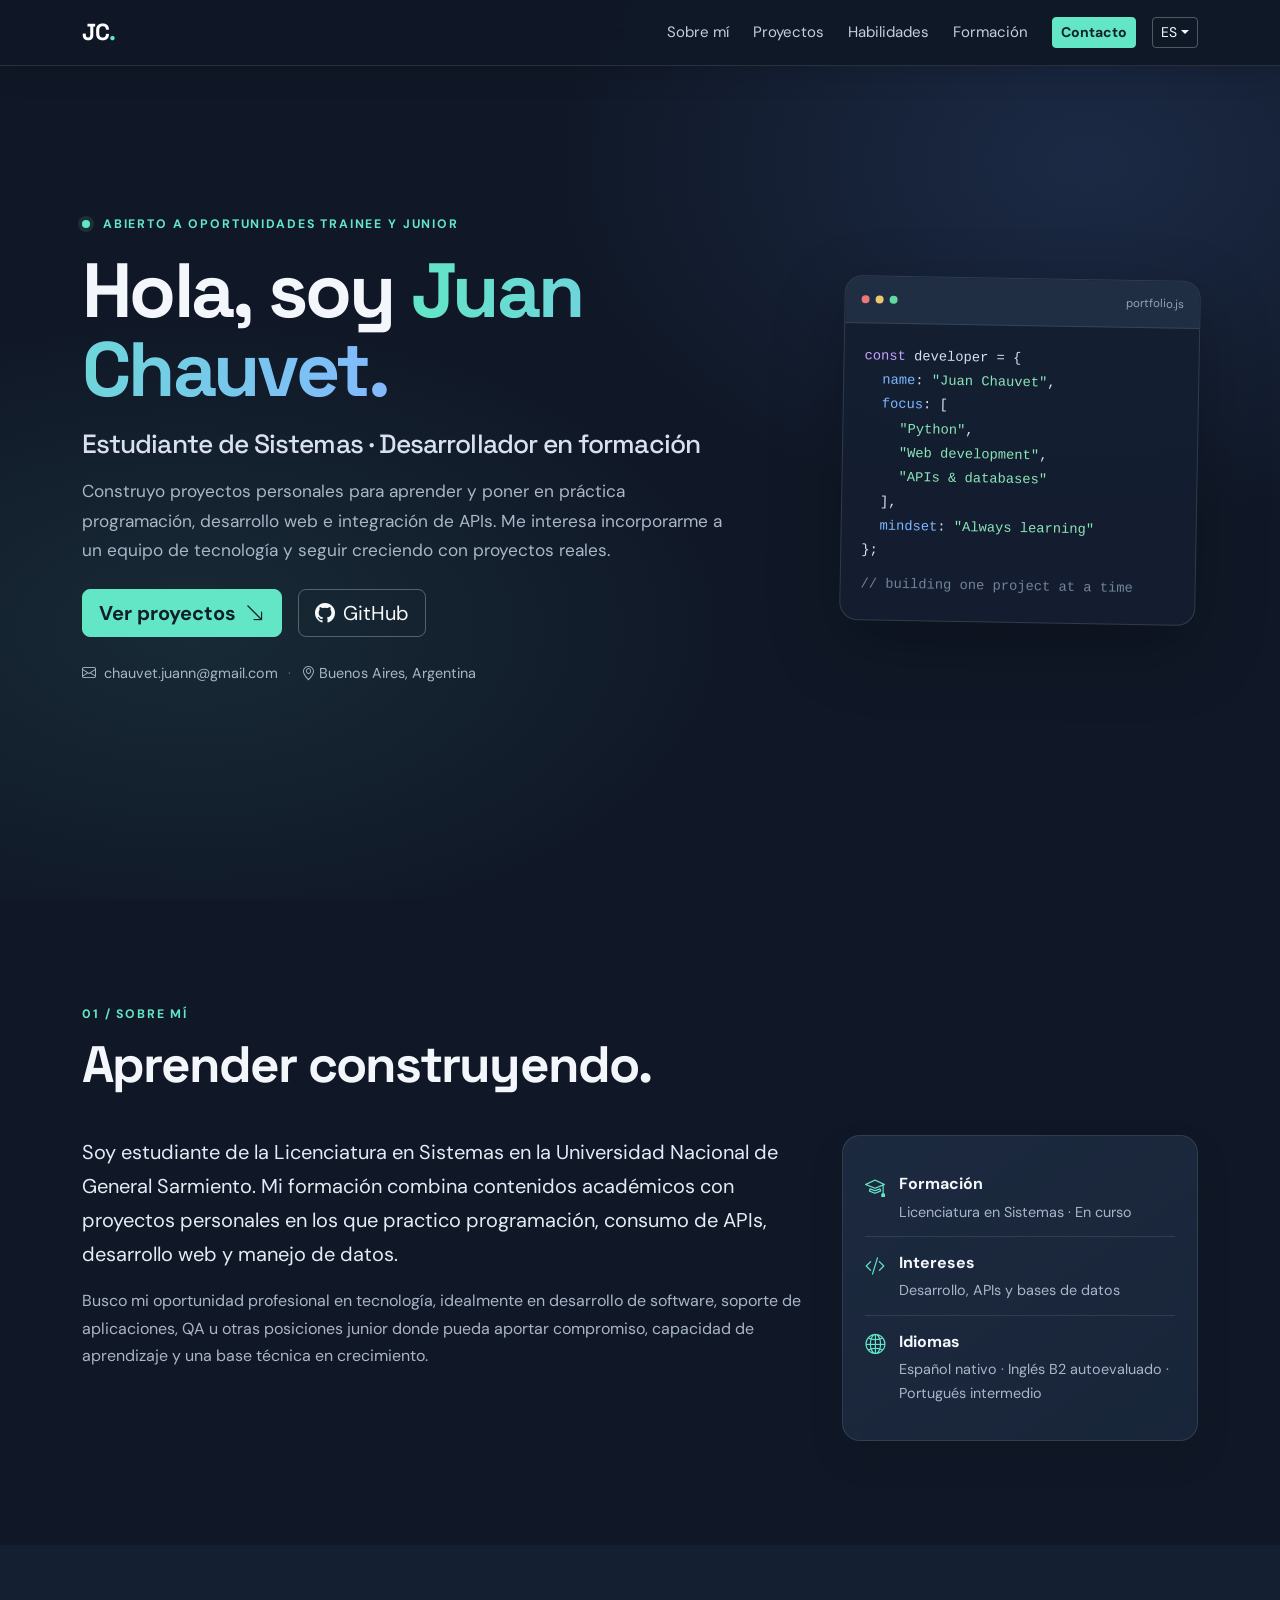
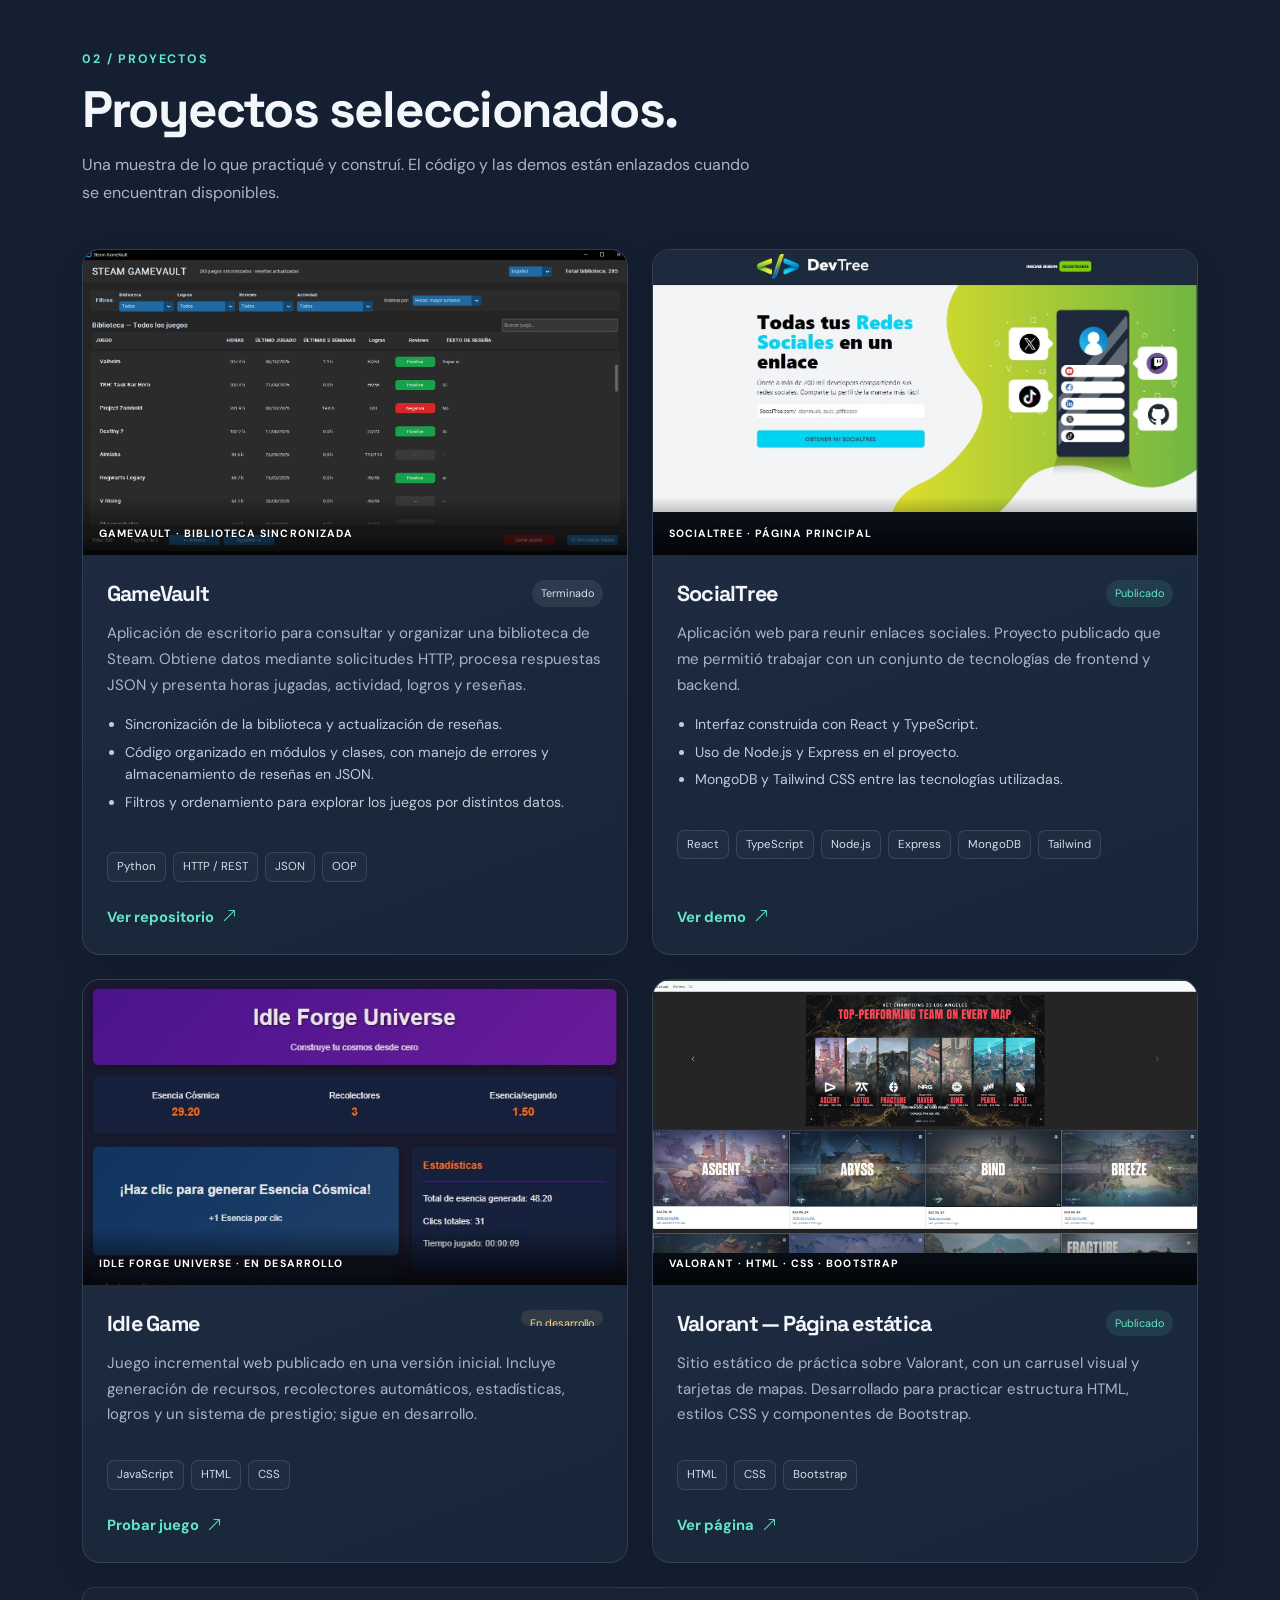
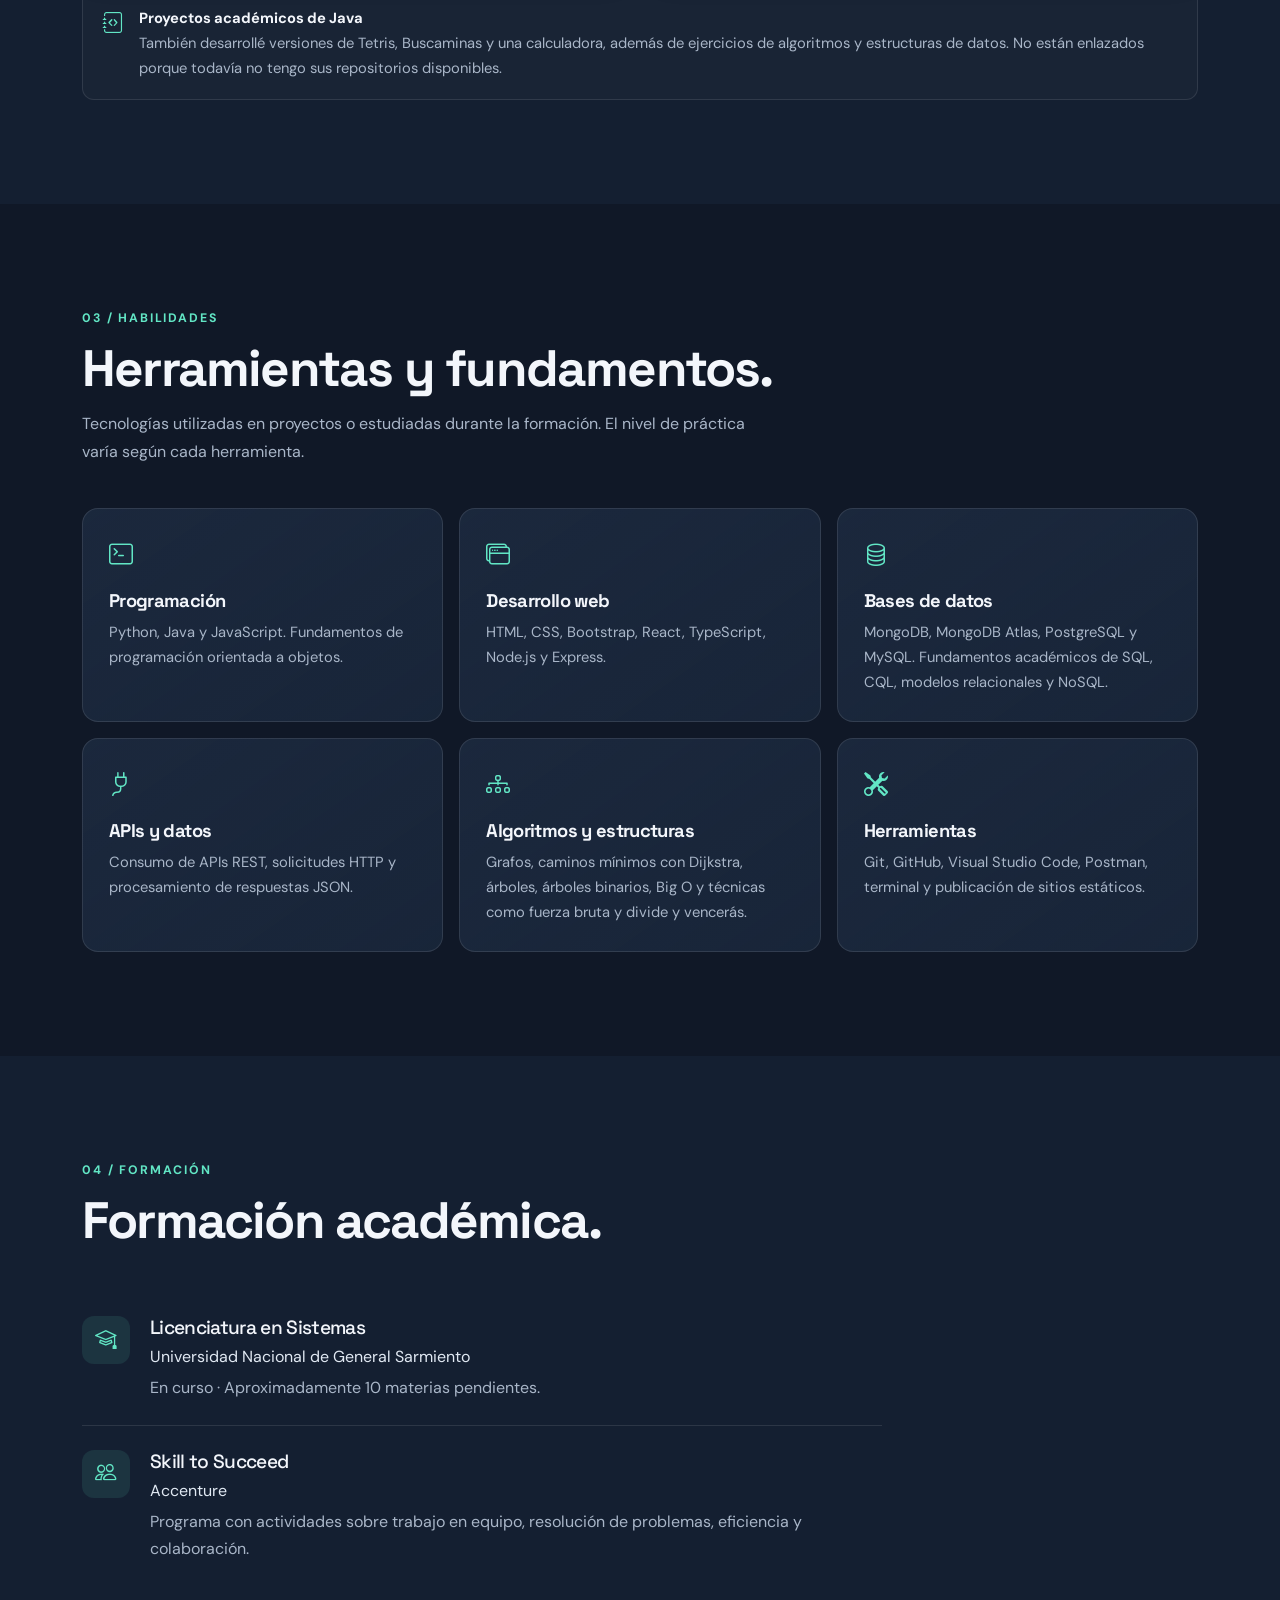
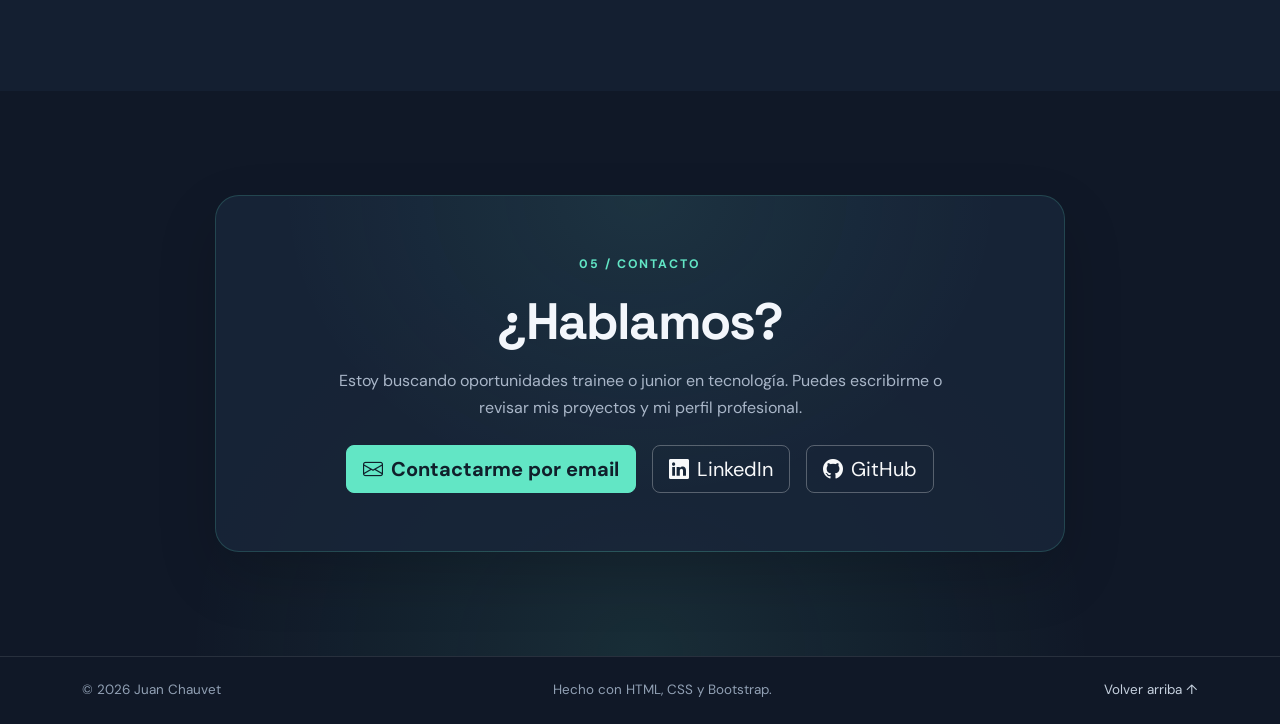
==== index.html @ 895f38ea "subo proyecto" ====
<!doctype html>
<html lang="es">
<head>
  <meta charset="utf-8">
  <meta name="viewport" content="width=device-width, initial-scale=1">
  <meta name="description" content="Portfolio de Juan Chauvet, estudiante de Sistemas con proyectos de desarrollo web, Python y bases de datos.">
  <meta name="theme-color" content="#101827">
  <title>Juan Chauvet | Portfolio de desarrollo</title>

  <!-- Bootstrap 5 -->
  <link href="https://cdn.jsdelivr.net/npm/bootstrap@5.3.3/dist/css/bootstrap.min.css" rel="stylesheet">
  <!-- Bootstrap Icons -->
  <link href="https://cdn.jsdelivr.net/npm/bootstrap-icons@1.11.3/font/bootstrap-icons.min.css" rel="stylesheet">
  <link href="styles.css" rel="stylesheet">
</head>
<body>
  <nav class="navbar navbar-expand-lg navbar-dark fixed-top portfolio-nav">
    <div class="container">
      <a class="navbar-brand fw-bold" href="#inicio">JC<span class="brand-dot">.</span></a>
      <button class="navbar-toggler" type="button" data-bs-toggle="collapse" data-bs-target="#navMenu"
        aria-controls="navMenu" aria-expanded="false" aria-label="Abrir navegación">
        <span class="navbar-toggler-icon"></span>
      </button>
      <div class="collapse navbar-collapse" id="navMenu">
        <ul class="navbar-nav ms-auto align-items-lg-center gap-lg-2">
          <li class="nav-item"><a class="nav-link" href="#sobre-mi">Sobre mí</a></li>
          <li class="nav-item"><a class="nav-link" href="#proyectos">Proyectos</a></li>
          <li class="nav-item"><a class="nav-link" href="#habilidades">Habilidades</a></li>
          <li class="nav-item"><a class="nav-link" href="#formacion">Formación</a></li>
          <li class="nav-item ms-lg-2"><a class="btn btn-sm btn-accent" href="#contacto">Contacto</a></li>
          <li class="nav-item dropdown ms-lg-2">
            <button class="btn btn-sm btn-outline-light dropdown-toggle" data-bs-toggle="dropdown" aria-expanded="false" aria-label="Cambiar idioma">ES</button>
            <ul class="dropdown-menu dropdown-menu-end language-menu">
              <li><a class="dropdown-item" href="index.html" lang="es">🇦🇷 Español</a></li>
              <li><a class="dropdown-item" href="index-en.html" lang="en">🇬🇧 English</a></li>
              <li><a class="dropdown-item" href="index-pt.html" lang="pt-BR">🇧🇷 Português</a></li>
            </ul>
          </li>
        </ul>
      </div>
    </div>
  </nav>

  <main>
    <header id="inicio" class="hero-section">
      <div class="container">
        <div class="row align-items-center min-vh-100 py-5">
          <div class="col-lg-8">
            <p class="eyebrow"><span class="status-dot"></span> Abierto a oportunidades trainee y junior</p>
            <h1>Hola, soy <span class="text-gradient">Juan Chauvet.</span></h1>
            <h2 class="hero-subtitle">Estudiante de Sistemas · Desarrollador en formación</h2>
            <p class="hero-copy">
              Construyo proyectos personales para aprender y poner en práctica programación,
              desarrollo web e integración de APIs. Me interesa incorporarme a un equipo de tecnología
              y seguir creciendo con proyectos reales.
            </p>
            <div class="d-flex flex-wrap gap-3 mt-4">
              <a class="btn btn-accent btn-lg" href="#proyectos">Ver proyectos <i class="bi bi-arrow-down-right ms-1"></i></a>
              <a class="btn btn-outline-light btn-lg" href="https://github.com/Juano-C" target="_blank" rel="noopener noreferrer">
                <i class="bi bi-github me-2"></i>GitHub
              </a>
            </div>
            <div class="hero-links mt-4">
              <a href="mailto:chauvet.juann@gmail.com"><i class="bi bi-envelope me-2"></i>chauvet.juann@gmail.com</a>
              <span class="separator">·</span>
              <span><i class="bi bi-geo-alt me-1"></i>Buenos Aires, Argentina</span>
            </div>
          </div>
          <div class="col-lg-4 d-none d-lg-block">
            <div class="hero-card">
              <div class="terminal-top"><span></span><span></span><span></span><small>portfolio.js</small></div>
              <div class="terminal-code">
                <p><span class="code-purple">const</span> developer = {</p>
                <p class="indent"><span class="code-blue">name</span>: <span class="code-green">"Juan Chauvet"</span>,</p>
                <p class="indent"><span class="code-blue">focus</span>: [</p>
                <p class="indent2"><span class="code-green">"Python"</span>,</p>
                <p class="indent2"><span class="code-green">"Web development"</span>,</p>
                <p class="indent2"><span class="code-green">"APIs & databases"</span></p>
                <p class="indent">],</p>
                <p class="indent"><span class="code-blue">mindset</span>: <span class="code-green">"Always learning"</span></p>
                <p>};</p>
                <p class="code-muted">// building one project at a time</p>
              </div>
            </div>
          </div>
        </div>
      </div>
    </header>

    <section id="sobre-mi" class="section-padding">
      <div class="container">
        <div class="section-heading">
          <p class="eyebrow">01 / Sobre mí</p>
          <h2>Aprender construyendo.</h2>
        </div>
        <div class="row g-4">
          <div class="col-lg-8">
            <p class="lead-copy">
              Soy estudiante de la Licenciatura en Sistemas en la Universidad Nacional de General Sarmiento.
              Mi formación combina contenidos académicos con proyectos personales en los que practico
              programación, consumo de APIs, desarrollo web y manejo de datos.
            </p>
            <p class="body-copy">
              Busco mi oportunidad profesional en tecnología, idealmente en desarrollo de software, soporte
              de aplicaciones, QA u otras posiciones junior donde pueda aportar compromiso, capacidad de
              aprendizaje y una base técnica en crecimiento.
            </p>
          </div>
          <div class="col-lg-4">
            <div class="info-panel">
              <div class="info-row"><i class="bi bi-mortarboard"></i><div><strong>Formación</strong><span>Licenciatura en Sistemas · En curso</span></div></div>
              <div class="info-row"><i class="bi bi-code-slash"></i><div><strong>Intereses</strong><span>Desarrollo, APIs y bases de datos</span></div></div>
              <div class="info-row"><i class="bi bi-globe2"></i><div><strong>Idiomas</strong><span>Español nativo · Inglés B2 autoevaluado · Portugués intermedio</span></div></div>
            </div>
          </div>
        </div>
      </div>
    </section>

    <section id="proyectos" class="section-padding section-alt">
      <div class="container">
        <div class="section-heading">
          <p class="eyebrow">02 / Proyectos</p>
          <h2>Proyectos seleccionados.</h2>
          <p class="section-intro">Una muestra de lo que practiqué y construí. El código y las demos están enlazados cuando se encuentran disponibles.</p>
        </div>
        <div class="row g-4">
          <div class="col-lg-6">
            <article class="project-card h-100">
              <div class="project-visual project-screenshot"><button class="screenshot-trigger" type="button" data-image="images/gamevault-library.jpg" data-alt="Captura de GameVault mostrando una biblioteca de Steam sincronizada con 285 juegos, horas jugadas, logros y reseñas" aria-label="Ampliar captura del proyecto: GAMEVAULT · BIBLIOTECA SINCRONIZADA"><img src="images/gamevault-library.jpg" alt="Captura de GameVault mostrando una biblioteca de Steam sincronizada con 285 juegos, horas jugadas, logros y reseñas" loading="lazy"><span class="zoom-hint"><i class="bi bi-zoom-in" aria-hidden="true"></i><span>Ampliar captura del proyecto</span></span></button><span class="screenshot-caption">GAMEVAULT · BIBLIOTECA SINCRONIZADA</span></div>
              <div class="project-content">
                <div class="d-flex justify-content-between align-items-start gap-2">
                  <h3>GameVault</h3><span class="project-status">Terminado</span>
                </div>
                <p>Aplicación de escritorio para consultar y organizar una biblioteca de Steam. Obtiene datos mediante solicitudes HTTP, procesa respuestas JSON y presenta horas jugadas, actividad, logros y reseñas.</p>
                <ul class="project-points">
                  <li>Sincronización de la biblioteca y actualización de reseñas.</li>
                  <li>Código organizado en módulos y clases, con manejo de errores y almacenamiento de reseñas en JSON.</li>
                  <li>Filtros y ordenamiento para explorar los juegos por distintos datos.</li>
                </ul>
                <div class="tech-list"><span>Python</span><span>HTTP / REST</span><span>JSON</span><span>OOP</span></div>
                <a class="project-link" href="https://github.com/Juano-C/GameVault" target="_blank" rel="noopener noreferrer">Ver repositorio <i class="bi bi-arrow-up-right"></i></a>
              </div>
            </article>
          </div>
          <div class="col-lg-6">
            <article class="project-card h-100">
              <div class="project-visual project-screenshot"><button class="screenshot-trigger" type="button" data-image="images/socialtree-home.jpg" data-alt="Página inicial de SocialTree, con enlaces a redes sociales y una presentación visual de la aplicación" aria-label="Ampliar captura del proyecto: SOCIALTREE · PÁGINA PRINCIPAL"><img src="images/socialtree-home.jpg" alt="Página inicial de SocialTree, con enlaces a redes sociales y una presentación visual de la aplicación" loading="lazy"><span class="zoom-hint"><i class="bi bi-zoom-in" aria-hidden="true"></i><span>Ampliar captura del proyecto</span></span></button><span class="screenshot-caption">SOCIALTREE · PÁGINA PRINCIPAL</span></div>
              <div class="project-content">
                <div class="d-flex justify-content-between align-items-start gap-2">
                  <h3>SocialTree</h3><span class="project-status live">Publicado</span>
                </div>
                <p>Aplicación web para reunir enlaces sociales. Proyecto publicado que me permitió trabajar con un conjunto de tecnologías de frontend y backend.</p>
                <ul class="project-points">
                  <li>Interfaz construida con React y TypeScript.</li>
                  <li>Uso de Node.js y Express en el proyecto.</li>
                  <li>MongoDB y Tailwind CSS entre las tecnologías utilizadas.</li>
                </ul>
                <div class="tech-list"><span>React</span><span>TypeScript</span><span>Node.js</span><span>Express</span><span>MongoDB</span><span>Tailwind</span></div>
                <a class="project-link" href="https://juano-socialtree.netlify.app/" target="_blank" rel="noopener noreferrer">Ver demo <i class="bi bi-arrow-up-right"></i></a>
              </div>
            </article>
          </div>
          <div class="col-lg-6">
            <article class="project-card h-100">
              <div class="project-visual project-screenshot"><button class="screenshot-trigger" type="button" data-image="images/idle-forge-universe.jpg" data-alt="Idle Forge Universe, juego incremental con esencia cósmica, recolectores, estadísticas, logros y sistema de prestigio" aria-label="Ampliar captura del proyecto: IDLE FORGE UNIVERSE · EN DESARROLLO"><img src="images/idle-forge-universe.jpg" alt="Idle Forge Universe, juego incremental con esencia cósmica, recolectores, estadísticas, logros y sistema de prestigio" loading="lazy"><span class="zoom-hint"><i class="bi bi-zoom-in" aria-hidden="true"></i><span>Ampliar captura del proyecto</span></span></button><span class="screenshot-caption">IDLE FORGE UNIVERSE · EN DESARROLLO</span></div>
              <div class="project-content">
                <div class="d-flex justify-content-between align-items-start gap-2">
                  <h3>Idle Game</h3><span class="project-status progress">En desarrollo</span>
                </div>
                <p>Juego incremental web publicado en una versión inicial. Incluye generación de recursos, recolectores automáticos, estadísticas, logros y un sistema de prestigio; sigue en desarrollo.</p>
                <div class="tech-list"><span>JavaScript</span><span>HTML</span><span>CSS</span></div>
                <a class="project-link" href="https://juano-c.github.io/idle-game/" target="_blank" rel="noopener noreferrer">Probar juego <i class="bi bi-arrow-up-right"></i></a>
              </div>
            </article>
          </div>
          <div class="col-lg-6">
            <article class="project-card h-100">
              <div class="project-visual project-screenshot"><button class="screenshot-trigger" type="button" data-image="images/valorant-site.jpg" data-alt="Página de Valorant con carrusel de agentes y tarjetas de mapas" aria-label="Ampliar captura del proyecto: VALORANT · HTML · CSS · BOOTSTRAP"><img src="images/valorant-site.jpg" alt="Página de Valorant con carrusel de agentes y tarjetas de mapas" loading="lazy"><span class="zoom-hint"><i class="bi bi-zoom-in" aria-hidden="true"></i><span>Ampliar captura del proyecto</span></span></button><span class="screenshot-caption">VALORANT · HTML · CSS · BOOTSTRAP</span></div>
              <div class="project-content">
                <div class="d-flex justify-content-between align-items-start gap-2">
                  <h3>Valorant — Página estática</h3><span class="project-status live">Publicado</span>
                </div>
                <p>Sitio estático de práctica sobre Valorant, con un carrusel visual y tarjetas de mapas. Desarrollado para practicar estructura HTML, estilos CSS y componentes de Bootstrap.</p>
                <div class="tech-list"><span>HTML</span><span>CSS</span><span>Bootstrap</span></div>
                <a class="project-link" href="https://juano-c.github.io/valorant/" target="_blank" rel="noopener noreferrer">Ver página <i class="bi bi-arrow-up-right"></i></a>
              </div>
            </article>
          </div>
        </div>
        <div class="academic-note mt-4">
          <i class="bi bi-journal-code"></i>
          <p><strong>Proyectos académicos de Java</strong><br>También desarrollé versiones de Tetris, Buscaminas y una calculadora, además de ejercicios de algoritmos y estructuras de datos. No están enlazados porque todavía no tengo sus repositorios disponibles.</p>
        </div>
      </div>
    </section>

    <section id="habilidades" class="section-padding">
      <div class="container">
        <div class="section-heading">
          <p class="eyebrow">03 / Habilidades</p>
          <h2>Herramientas y fundamentos.</h2>
          <p class="section-intro">Tecnologías utilizadas en proyectos o estudiadas durante la formación. El nivel de práctica varía según cada herramienta.</p>
        </div>
        <div class="row g-3">
          <div class="col-md-6 col-lg-4"><div class="skill-card"><i class="bi bi-terminal"></i><h3>Programación</h3><p>Python, Java y JavaScript. Fundamentos de programación orientada a objetos.</p></div></div>
          <div class="col-md-6 col-lg-4"><div class="skill-card"><i class="bi bi-window-stack"></i><h3>Desarrollo web</h3><p>HTML, CSS, Bootstrap, React, TypeScript, Node.js y Express.</p></div></div>
          <div class="col-md-6 col-lg-4"><div class="skill-card"><i class="bi bi-database"></i><h3>Bases de datos</h3><p>MongoDB, MongoDB Atlas, PostgreSQL y MySQL. Fundamentos académicos de SQL, CQL, modelos relacionales y NoSQL.</p></div></div>
          <div class="col-md-6 col-lg-4"><div class="skill-card"><i class="bi bi-plug"></i><h3>APIs y datos</h3><p>Consumo de APIs REST, solicitudes HTTP y procesamiento de respuestas JSON.</p></div></div>
          <div class="col-md-6 col-lg-4"><div class="skill-card"><i class="bi bi-diagram-3"></i><h3>Algoritmos y estructuras</h3><p>Grafos, caminos mínimos con Dijkstra, árboles, árboles binarios, Big O y técnicas como fuerza bruta y divide y vencerás.</p></div></div>
          <div class="col-md-6 col-lg-4"><div class="skill-card"><i class="bi bi-tools"></i><h3>Herramientas</h3><p>Git, GitHub, Visual Studio Code, Postman, terminal y publicación de sitios estáticos.</p></div></div>
        </div>
      </div>
    </section>

    <section id="formacion" class="section-padding section-alt">
      <div class="container">
        <div class="section-heading">
          <p class="eyebrow">04 / Formación</p>
          <h2>Formación académica.</h2>
        </div>
        <div class="education-card">
          <div class="education-icon"><i class="bi bi-mortarboard"></i></div>
          <div>
            <h3>Licenciatura en Sistemas</h3>
            <p class="education-place">Universidad Nacional de General Sarmiento</p>
            <p>En curso · Aproximadamente 10 materias pendientes.</p>
          </div>
        </div>
        <div class="education-card">
          <div class="education-icon"><i class="bi bi-people"></i></div>
          <div>
            <h3>Skill to Succeed</h3>
            <p class="education-place">Accenture</p>
            <p>Programa con actividades sobre trabajo en equipo, resolución de problemas, eficiencia y colaboración.</p>
          </div>
        </div>
      </div>
    </section>

    <section id="contacto" class="section-padding contact-section">
      <div class="container">
        <div class="contact-box">
          <p class="eyebrow">05 / Contacto</p>
          <h2>¿Hablamos?</h2>
          <p>Estoy buscando oportunidades trainee o junior en tecnología. Puedes escribirme o revisar mis proyectos y mi perfil profesional.</p>
          <div class="d-flex flex-wrap justify-content-center gap-3 mt-4">
            <a class="btn btn-accent btn-lg" href="mailto:chauvet.juann@gmail.com"><i class="bi bi-envelope me-2"></i>Contactarme por email</a>
            <a class="btn btn-outline-light btn-lg" href="https://www.linkedin.com/in/chauvet-juann" target="_blank" rel="noopener noreferrer"><i class="bi bi-linkedin me-2"></i>LinkedIn</a>
            <a class="btn btn-outline-light btn-lg" href="https://github.com/Juano-C" target="_blank" rel="noopener noreferrer"><i class="bi bi-github me-2"></i>GitHub</a>
          </div>
        </div>
      </div>
    </section>
  </main>

  <footer class="site-footer">
    <div class="container d-flex flex-column flex-md-row justify-content-between align-items-center gap-2">
      <span>© <span id="year">2026</span> Juan Chauvet</span>
      <span>Hecho con HTML, CSS y Bootstrap.</span>
      <a href="#inicio">Volver arriba ↑</a>
    </div>
  </footer>

  <div class="image-lightbox" id="imageLightbox" role="dialog" aria-modal="true" aria-label="Cerrar imagen ampliada" aria-hidden="true">
    <button class="lightbox-close" type="button" aria-label="Cerrar imagen ampliada"><i class="bi bi-x-lg" aria-hidden="true"></i></button>
    <p class="lightbox-hint">Usa Escape para cerrar</p>
    <img class="lightbox-image" src="" alt="">
  </div>
  <script src="https://cdn.jsdelivr.net/npm/bootstrap@5.3.3/dist/js/bootstrap.bundle.min.js"></script>
  <script src="lightbox.js"></script>
</body>
</html>
---- styles.css ----
@import url('https://fonts.googleapis.com/css2?family=DM+Sans:wght@400;500;600;700&family=Space+Grotesk:wght@400;500;600;700&display=swap');

:root {
  --bg: #101827;
  --bg-soft: #141f31;
  --panel: #19263a;
  --panel-light: #202f46;
  --text: #f3f6fb;
  --muted: #a9b6c8;
  --accent: #62e6c5;
  --accent-2: #7ba8ff;
  --border: rgba(255,255,255,.1);
}
* { scroll-margin-top: 78px; }
html { scroll-behavior: smooth; }
body { margin: 0; background: var(--bg); color: var(--text); font-family: 'DM Sans', sans-serif; line-height: 1.7; -webkit-font-smoothing: antialiased; }
h1,h2,h3,.navbar-brand { font-family: 'Space Grotesk', sans-serif; letter-spacing: -.035em; }
a { text-decoration: none; }
.portfolio-nav { background: rgba(16,24,39,.92); backdrop-filter: blur(16px); border-bottom: 1px solid var(--border); box-shadow: 0 8px 28px rgba(0,0,0,.12); }
.navbar-brand { font-size: 1.45rem; }
.brand-dot { color: var(--accent); }
.nav-link { color: #c4cedc !important; font-size: .94rem; }
.nav-link:hover, .site-footer a:hover { color: var(--accent) !important; }
.btn-accent { background: var(--accent); color: #10202b; border: 1px solid var(--accent); font-weight: 700; }
.btn-accent:hover { background: #8cf0d7; border-color: #8cf0d7; color: #10202b; transform: translateY(-1px); }
.btn-outline-light { border-color: rgba(255,255,255,.28); }
.btn-outline-light:hover { color: var(--bg); }
.hero-section { background: radial-gradient(ellipse at 85% 18%, rgba(79,123,204,.18), transparent 35%), radial-gradient(ellipse at 15% 70%, rgba(98,230,197,.09), transparent 35%), var(--bg); }
.min-vh-100 { min-height: 100vh !important; }
.eyebrow { color: var(--accent); font-size: .77rem; font-weight: 700; letter-spacing: .15em; text-transform: uppercase; margin-bottom: 1rem; }
.status-dot { display: inline-block; height: 8px; width: 8px; border-radius: 50%; background: var(--accent); margin-right: 8px; box-shadow: 0 0 0 4px rgba(98,230,197,.12); }
h1 { font-size: clamp(2.8rem, 6vw, 5.3rem); line-height: 1.02; font-weight: 700; max-width: 900px; }
.text-gradient { background: linear-gradient(100deg, var(--accent), #83b8ff); -webkit-background-clip: text; background-clip: text; color: transparent; }
.hero-subtitle { color: #d8e1ed; font-size: clamp(1.15rem, 2.5vw, 1.65rem); font-weight: 500; margin-top: 1.35rem; }
.hero-copy { color: var(--muted); max-width: 650px; font-size: 1.08rem; margin-top: 1rem; }
.hero-links { display: flex; flex-wrap: wrap; gap: 10px; align-items: center; color: var(--muted); font-size: .9rem; }
.hero-links a { color: var(--muted); }
.hero-links a:hover { color: var(--accent); }
.separator { color: #586a80; }
.hero-card { border: 1px solid rgba(255,255,255,.13); background: rgba(20,31,49,.86); border-radius: 18px; overflow: hidden; box-shadow: 0 25px 70px rgba(0,0,0,.25); transform: rotate(1deg); }
.terminal-top { background: #202e43; padding: 13px 16px; display: flex; gap: 6px; align-items: center; border-bottom: 1px solid var(--border); }
.terminal-top span { width: 8px; height: 8px; border-radius: 50%; background: #ed7777; }
.terminal-top span:nth-child(2) { background: #edc66d; }
.terminal-top span:nth-child(3) { background: #62d9a5; }
.terminal-top small { color: #91a1b6; margin-left: auto; font-size: .72rem; }
.terminal-code { padding: 22px 20px; font: .86rem/1.55 Consolas, monospace; color: #d7e1f0; }
.terminal-code p { margin: 0 0 3px; }
.indent { padding-left: 18px; }.indent2 { padding-left: 36px; }
.code-purple { color: #c6a3ff; }.code-blue { color: #7db7ff; }.code-green { color: #8ce5b7; }.code-muted { color: #72839b; margin-top: 12px !important; }
.section-padding { padding: 104px 0; }
section { position: relative; }
section[id] { scroll-margin-top: 88px; }
.section-alt { background: var(--bg-soft); }
.section-heading { margin-bottom: 42px; }
.section-heading h2 { line-height: 1.12; }
.section-intro { line-height: 1.75; }
.section-heading .eyebrow { margin-bottom: .7rem; }
.section-heading h2, .contact-box h2 { font-size: clamp(2rem, 4vw, 3.2rem); font-weight: 700; margin-bottom: 0; }
.section-intro { max-width: 680px; color: var(--muted); margin-top: 13px; margin-bottom: 0; }
.lead-copy { color: #e5ebf4; font-size: 1.25rem; line-height: 1.7; }
.body-copy { color: var(--muted); }
.info-panel { background: linear-gradient(145deg, rgba(32,47,70,.76), rgba(25,38,58,.98)); border: 1px solid var(--border); border-radius: 18px; padding: 22px; box-shadow: 0 16px 36px rgba(0,0,0,.1); }
.info-row { display: flex; gap: 14px; padding: 12px 0; border-bottom: 1px solid var(--border); }
.info-row:last-child { border-bottom: 0; }
.info-row > i { color: var(--accent); font-size: 1.25rem; }
.info-row strong, .info-row span { display: block; }
.info-row span { color: var(--muted); font-size: .9rem; margin-top: 2px; }
.project-card { display: flex; flex-direction: column; border: 1px solid var(--border); background: linear-gradient(160deg, rgba(32,47,70,.92), rgba(25,38,58,.98)); border-radius: 18px; overflow: hidden; height: 100%; box-shadow: 0 12px 34px rgba(0,0,0,.12); transition: transform .22s ease, border-color .22s ease, box-shadow .22s ease; }
.project-card:hover { transform: translateY(-5px); border-color: rgba(98,230,197,.48); box-shadow: 0 20px 44px rgba(0,0,0,.22); }
.project-card:focus-within { border-color: rgba(98,230,197,.58); box-shadow: 0 0 0 3px rgba(98,230,197,.08); }
.project-visual { min-height: 150px; display: flex; align-items: center; justify-content: center; flex-direction: column; gap: 8px; position: relative; overflow: hidden; }
.project-visual.project-screenshot { min-height: 0; height: auto; aspect-ratio: 16 / 9; background: #0d1421; display: block; border-bottom: 1px solid rgba(255,255,255,.08); }
.project-visual.project-screenshot::before, .project-visual.project-screenshot::after { display: none; }
.project-visual.project-screenshot img { display: block; width: 100%; height: 100%; object-fit: cover; object-position: center; transition: transform .35s ease; }
.project-card:hover .project-visual.project-screenshot img { transform: scale(1.025); }
.project-visual.project-screenshot .screenshot-caption { position: absolute; left: 0; right: 0; bottom: 0; padding: 28px 16px 12px; color: #fff; font-size: .66rem; letter-spacing: .1em; font-weight: 700; background: linear-gradient(transparent, rgba(0,0,0,.78)); text-shadow: 0 1px 3px rgba(0,0,0,.8); }

.project-visual::before, .project-visual::after { content: ""; position: absolute; border: 1px solid rgba(255,255,255,.1); border-radius: 50%; width: 210px; height: 210px; }
.project-visual::after { width: 280px; height: 280px; }
.project-visual i { font-size: 2.4rem; position: relative; z-index: 1; }
.project-visual span { font-size: .7rem; letter-spacing: .13em; font-weight: 700; position: relative; z-index: 1; }
.visual-python { background: linear-gradient(135deg, #1e3d56, #27314f); color: #8ce5b7; }
.visual-web { background: linear-gradient(135deg, #164b52, #263e5e); color: #8cebd7; }
.visual-game { background: linear-gradient(135deg, #4b2e5d, #25345a); color: #d7b1ff; }
.visual-valorant { background: linear-gradient(135deg, #5c303e, #29324e); color: #ffb3c1; }
.project-content { display: flex; flex-direction: column; flex: 1; padding: 24px; }
.project-content > .project-link { align-self: flex-start; margin-top: auto; padding-top: 5px; }
.project-content h3 { line-height: 1.25; }
.project-content h3 { font-size: 1.35rem; font-weight: 700; margin: 0; }
.project-content p { color: var(--muted); font-size: .94rem; line-height: 1.72; margin: 14px 0; }
.project-points { line-height: 1.6; }
.project-status { background: rgba(255,255,255,.08); color: #d7e2ef; border-radius: 50px; padding: 4px 9px; font-size: .68rem; white-space: nowrap; }
.project-status.live { color: var(--accent); background: rgba(98,230,197,.1); }
.project-status.progress { color: #ffd68a; background: rgba(255,214,138,.1); }
.project-points { color: #c0ccda; padding-left: 1.1rem; font-size: .88rem; }
.project-points li { margin-bottom: 5px; }
.tech-list { display: flex; flex-wrap: wrap; gap: 7px; margin: 18px 0; }
.tech-list span { border: 1px solid rgba(255,255,255,.12); color: #d2deeb; background: rgba(255,255,255,.025); border-radius: 7px; padding: 4px 9px; font-size: .72rem; }
.project-link { color: var(--accent); font-weight: 700; font-size: .92rem; display: inline-flex; gap: 8px; align-items: center; }
.project-link:hover { color: #b3ffed; }
.academic-note { display: flex; gap: 15px; align-items: flex-start; padding: 18px 20px; border: 1px solid var(--border); border-radius: 12px; background: rgba(255,255,255,.025); }
.academic-note i { color: var(--accent); font-size: 1.3rem; }
.academic-note p { color: var(--muted); margin: 0; font-size: .92rem; }
.academic-note strong { color: var(--text); }
.skill-card { height: 100%; padding: 26px; border-radius: 16px; background: linear-gradient(145deg, rgba(32,47,70,.7), rgba(25,38,58,.96)); border: 1px solid var(--border); transition: transform .2s ease, border-color .2s ease; }
.skill-card:hover { transform: translateY(-3px); border-color: rgba(98,230,197,.3); }
.skill-card > i { color: var(--accent); font-size: 1.5rem; }
.skill-card h3 { font-size: 1.15rem; font-weight: 700; margin: 14px 0 8px; }
.skill-card p { color: var(--muted); font-size: .92rem; margin: 0; }
.education-card { display: flex; gap: 20px; align-items: flex-start; max-width: 800px; padding: 24px 0; border-bottom: 1px solid var(--border); }
.education-card:last-child { border-bottom: 0; }
.education-icon { flex: 0 0 48px; height: 48px; border-radius: 12px; display: grid; place-items: center; color: var(--accent); background: rgba(98,230,197,.1); font-size: 1.35rem; }
.education-card h3 { font-size: 1.2rem; margin: 0 0 3px; }
.education-card p { color: var(--muted); margin: 4px 0 0; }
.education-card .education-place { color: #e1e9f3; }
.contact-section { background: radial-gradient(ellipse at 50% 100%, rgba(98,230,197,.1), transparent 50%), var(--bg); }
.contact-box { text-align: center; max-width: 850px; margin: 0 auto; padding: 58px 28px; border: 1px solid rgba(98,230,197,.18); background: radial-gradient(ellipse at 50% 0%, rgba(98,230,197,.08), transparent 60%), rgba(25,38,58,.82); border-radius: 24px; box-shadow: 0 24px 60px rgba(0,0,0,.16); }
.contact-box p:not(.eyebrow) { max-width: 610px; margin: 15px auto 0; color: var(--muted); }
.site-footer { padding: 22px 0; border-top: 1px solid var(--border); color: #91a0b4; font-size: .84rem; }
.site-footer a { color: #c6d1df; }
@media (max-width: 767px) {
  .section-padding { padding: 72px 0; }
  .hero-section .min-vh-100 { min-height: auto !important; padding-top: 130px !important; padding-bottom: 75px !important; }
  .hero-copy { font-size: 1rem; }
  .hero-links .separator { display: none; }
  .hero-links { flex-direction: column; align-items: flex-start; }
  .project-content { padding: 20px; }
  .project-visual.project-screenshot { aspect-ratio: 16 / 10; }
  .section-heading { margin-bottom: 30px; }
  h1 { font-size: clamp(2.55rem, 12vw, 4rem); }
  .contact-box { padding: 40px 18px; }
}
@media (prefers-reduced-motion: reduce) {
  html { scroll-behavior: auto; }
  *, *::before, *::after { transition-duration: .01ms !important; animation-duration: .01ms !important; }
}

.language-menu { background: #19263a; border: 1px solid rgba(255,255,255,.12); }
.language-menu .dropdown-item { color: #e7edf6; padding: .55rem 1rem; }
.language-menu .dropdown-item:hover, .language-menu .dropdown-item:focus { color: #101827; background: #62e6c5; }

/* Refinamientos visuales: accesibilidad, imágenes y estados interactivos */
:focus-visible { outline: 3px solid var(--accent); outline-offset: 3px; }
::selection { color: #10202b; background: var(--accent); }
@media (hover: none) { .project-card:hover, .skill-card:hover { transform: none; } }


/* Accessible project screenshot lightbox */
.project-screenshot { position: relative; }
.screenshot-trigger { display: block; width: 100%; padding: 0; border: 0; background: transparent; position: relative; cursor: zoom-in; text-align: inherit; }
.screenshot-trigger img { display: block; width: 100%; height: 100%; object-fit: cover; transition: transform .25s ease, filter .25s ease; }
.screenshot-trigger:hover img, .screenshot-trigger:focus-visible img { filter: brightness(.78); }
.screenshot-trigger:focus-visible { outline: 3px solid var(--accent, #62e6c5); outline-offset: -3px; }
.zoom-hint { position: absolute; inset: 0; display: flex; flex-direction: column; align-items: center; justify-content: center; gap: .4rem; color: #fff; background: rgba(7, 13, 23, .34); opacity: 0; transition: opacity .2s ease; font-size: .85rem; font-weight: 600; }
.zoom-hint i { font-size: 1.7rem; }
.screenshot-trigger:hover .zoom-hint, .screenshot-trigger:focus-visible .zoom-hint { opacity: 1; }
.image-lightbox { position: fixed; inset: 0; z-index: 2000; display: flex; flex-direction: column; align-items: center; justify-content: center; padding: 4rem 2rem 2rem; background: rgba(4, 8, 15, .94); opacity: 0; visibility: hidden; transition: opacity .18s ease, visibility .18s ease; }
.image-lightbox.is-open { opacity: 1; visibility: visible; }
.lightbox-image { display: block; max-width: min(1200px, 94vw); max-height: 82vh; width: auto; height: auto; object-fit: contain; border: 1px solid rgba(255,255,255,.18); border-radius: 10px; box-shadow: 0 24px 80px rgba(0,0,0,.5); }
.lightbox-close { position: absolute; top: 1.25rem; right: 1.5rem; width: 2.8rem; height: 2.8rem; border: 1px solid rgba(255,255,255,.3); border-radius: 50%; background: rgba(255,255,255,.08); color: #fff; font-size: 1.1rem; }
.lightbox-close:hover, .lightbox-close:focus-visible { background: rgba(255,255,255,.18); outline: 2px solid var(--accent, #62e6c5); }
.lightbox-hint { color: rgba(255,255,255,.7); font-size: .85rem; margin-bottom: .8rem; }
body.lightbox-open { overflow: hidden; }
@media (hover: none) { .zoom-hint { opacity: 1; inset: auto .6rem .6rem auto; width: 2.5rem; height: 2.5rem; border-radius: 50%; background: rgba(7,13,23,.8); } .zoom-hint span { display: none; } .zoom-hint i { font-size: 1.2rem; } }
@media (prefers-reduced-motion: reduce) { .image-lightbox, .zoom-hint, .screenshot-trigger img { transition: none; } }
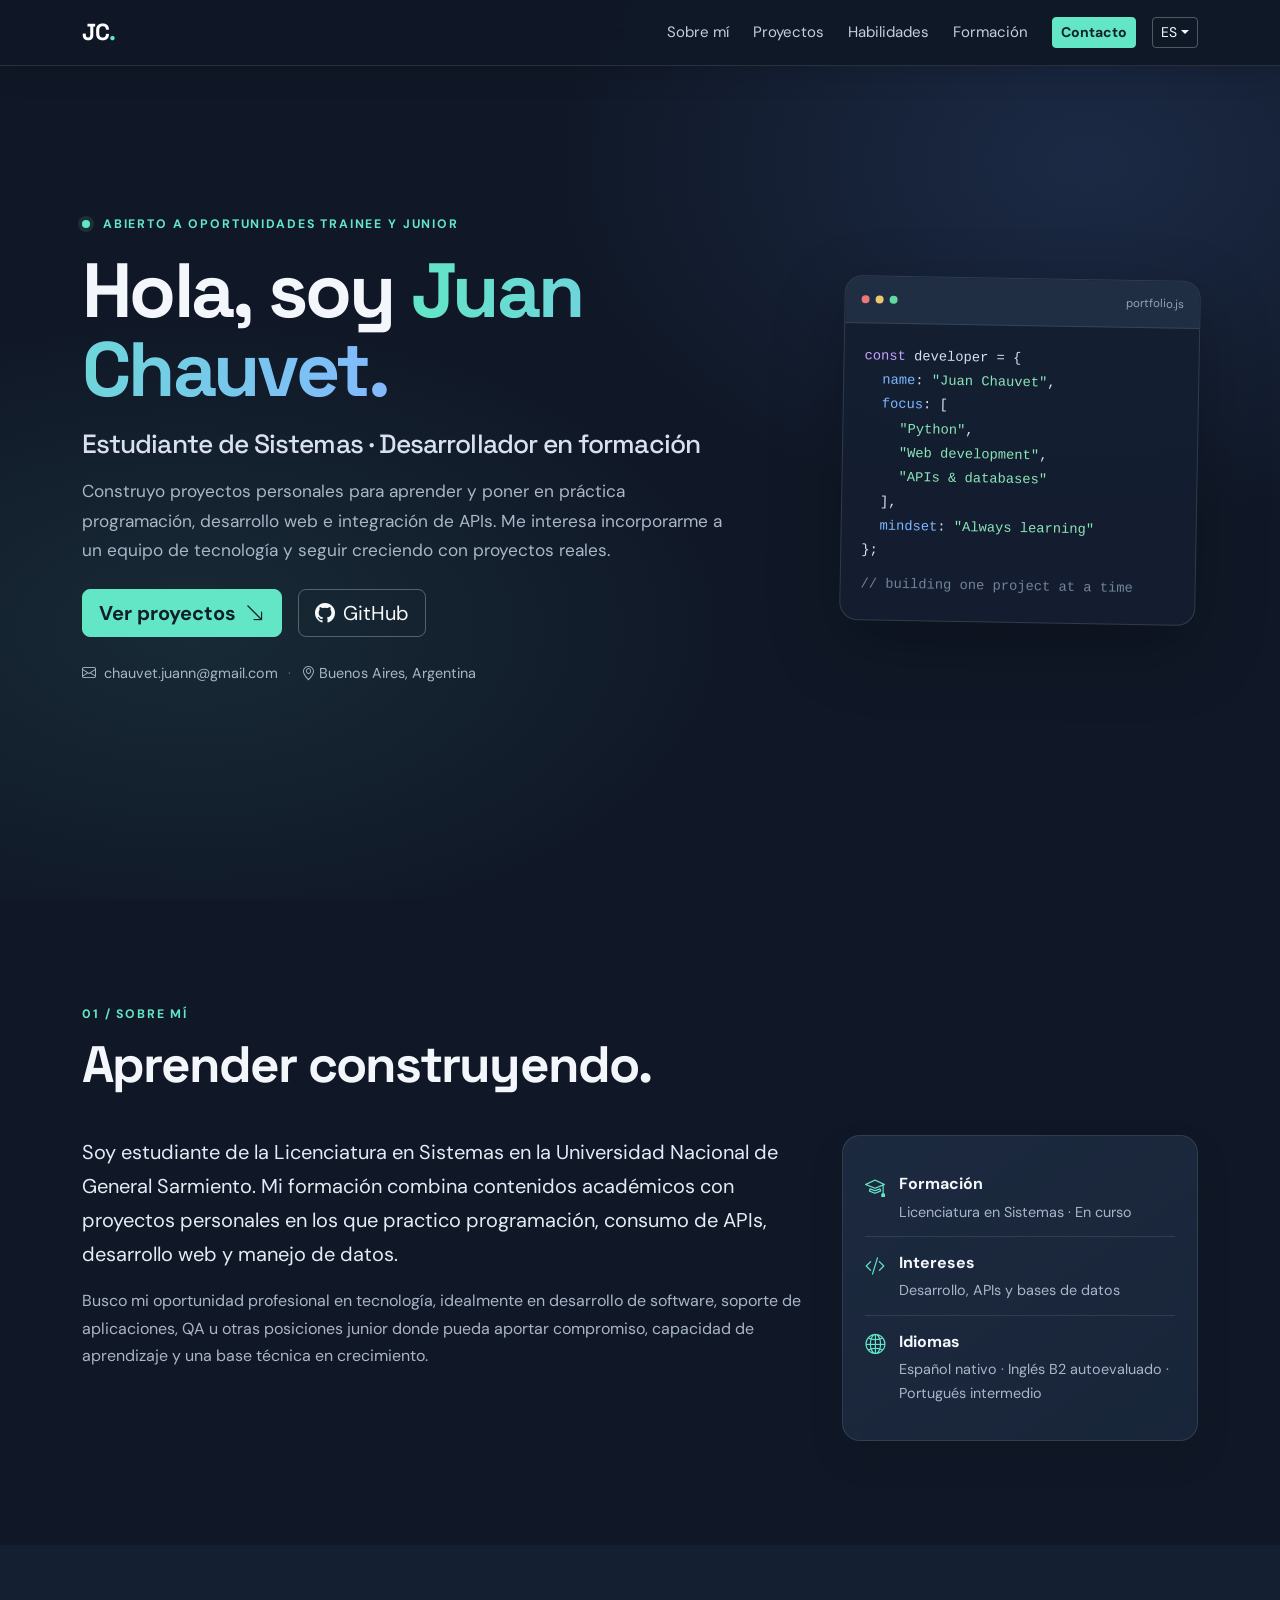
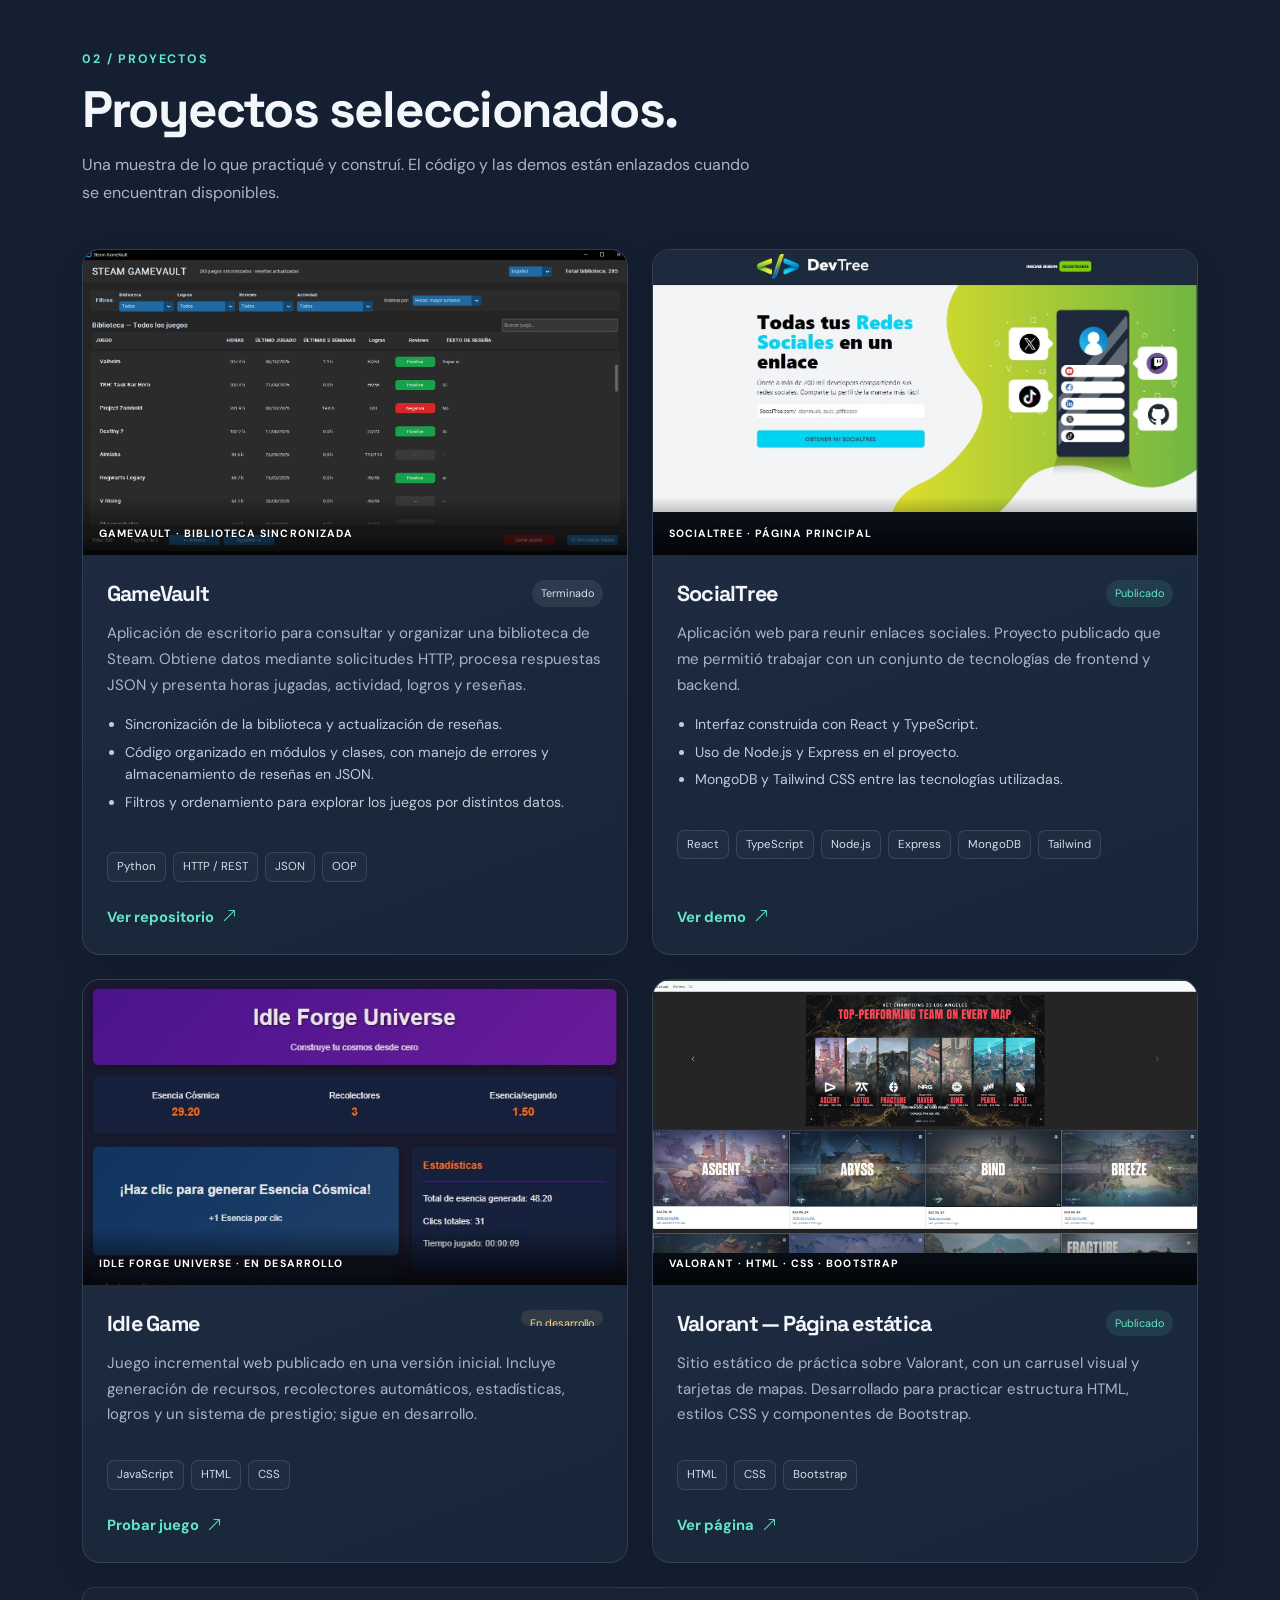
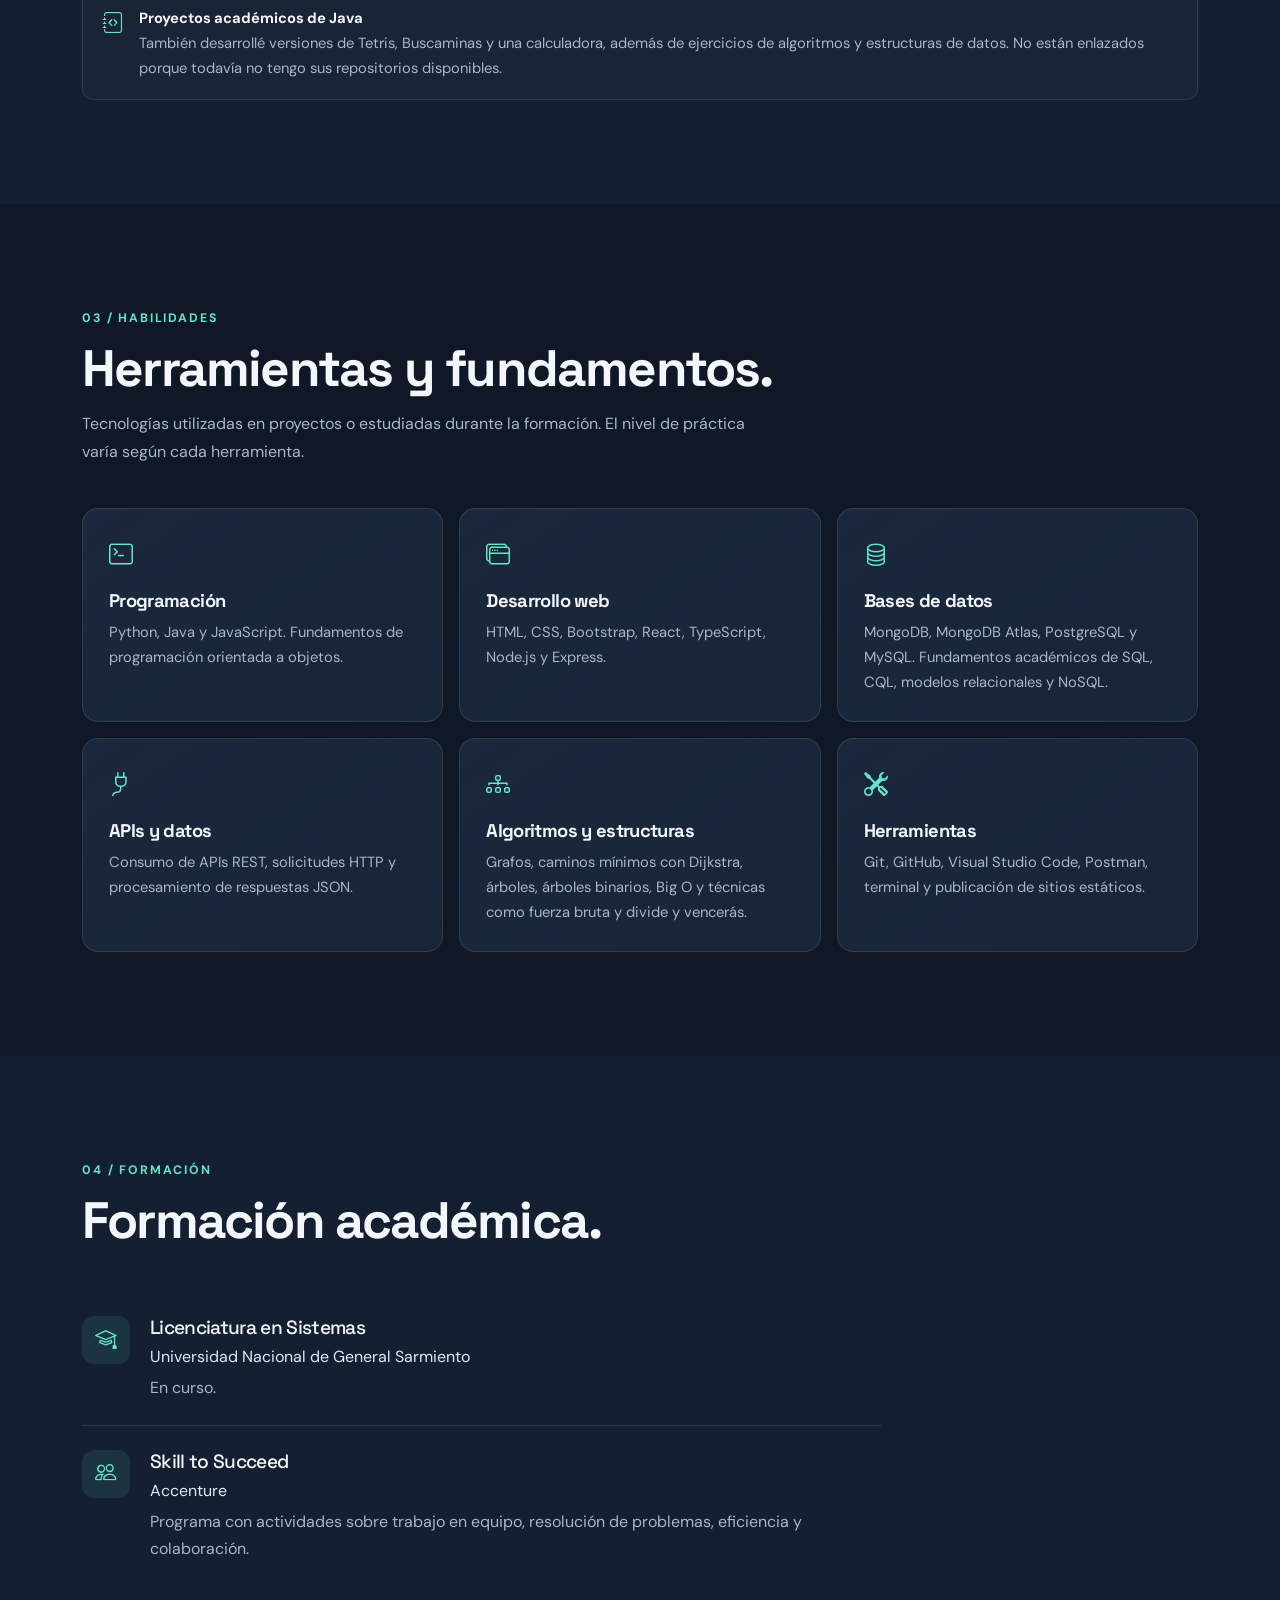
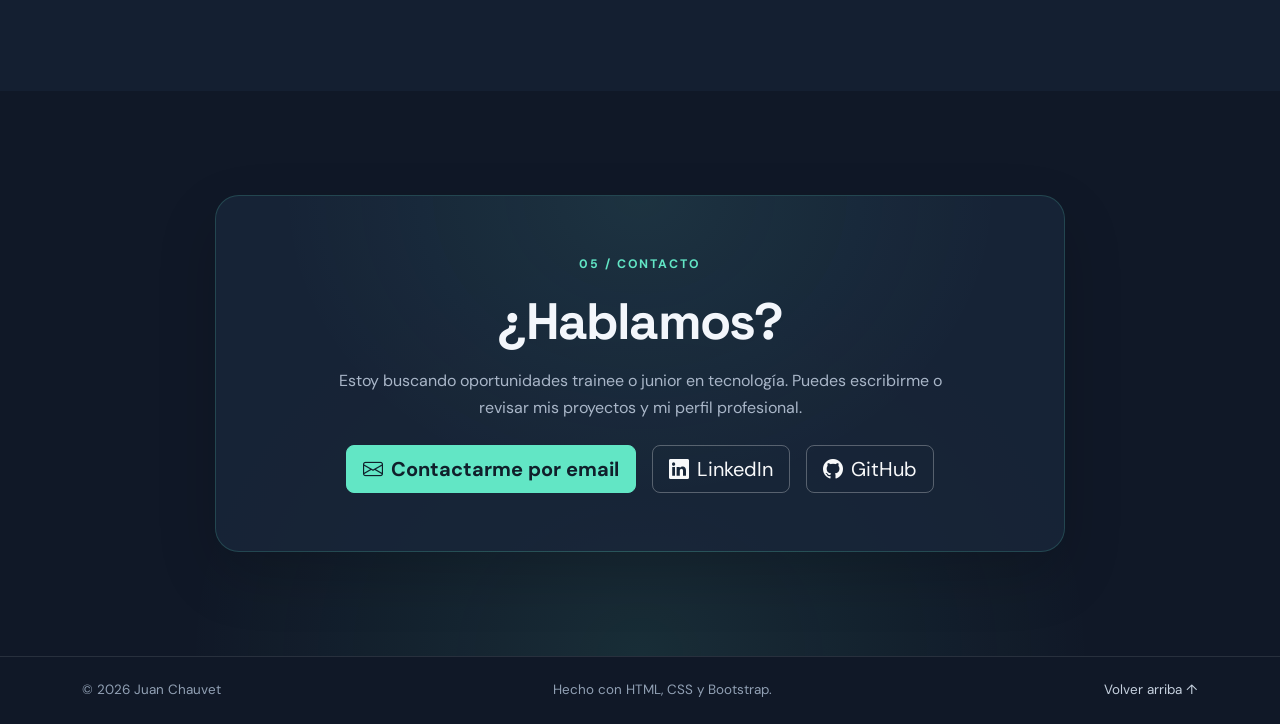
==== commit fe17c430: "Update index.html" ====
--- a/index.html
+++ b/index.html
@@ -224,7 +224,7 @@
           <div>
             <h3>Licenciatura en Sistemas</h3>
             <p class="education-place">Universidad Nacional de General Sarmiento</p>
-            <p>En curso · Aproximadamente 10 materias pendientes.</p>
+            <p>En curso.</p>
           </div>
         </div>
         <div class="education-card">
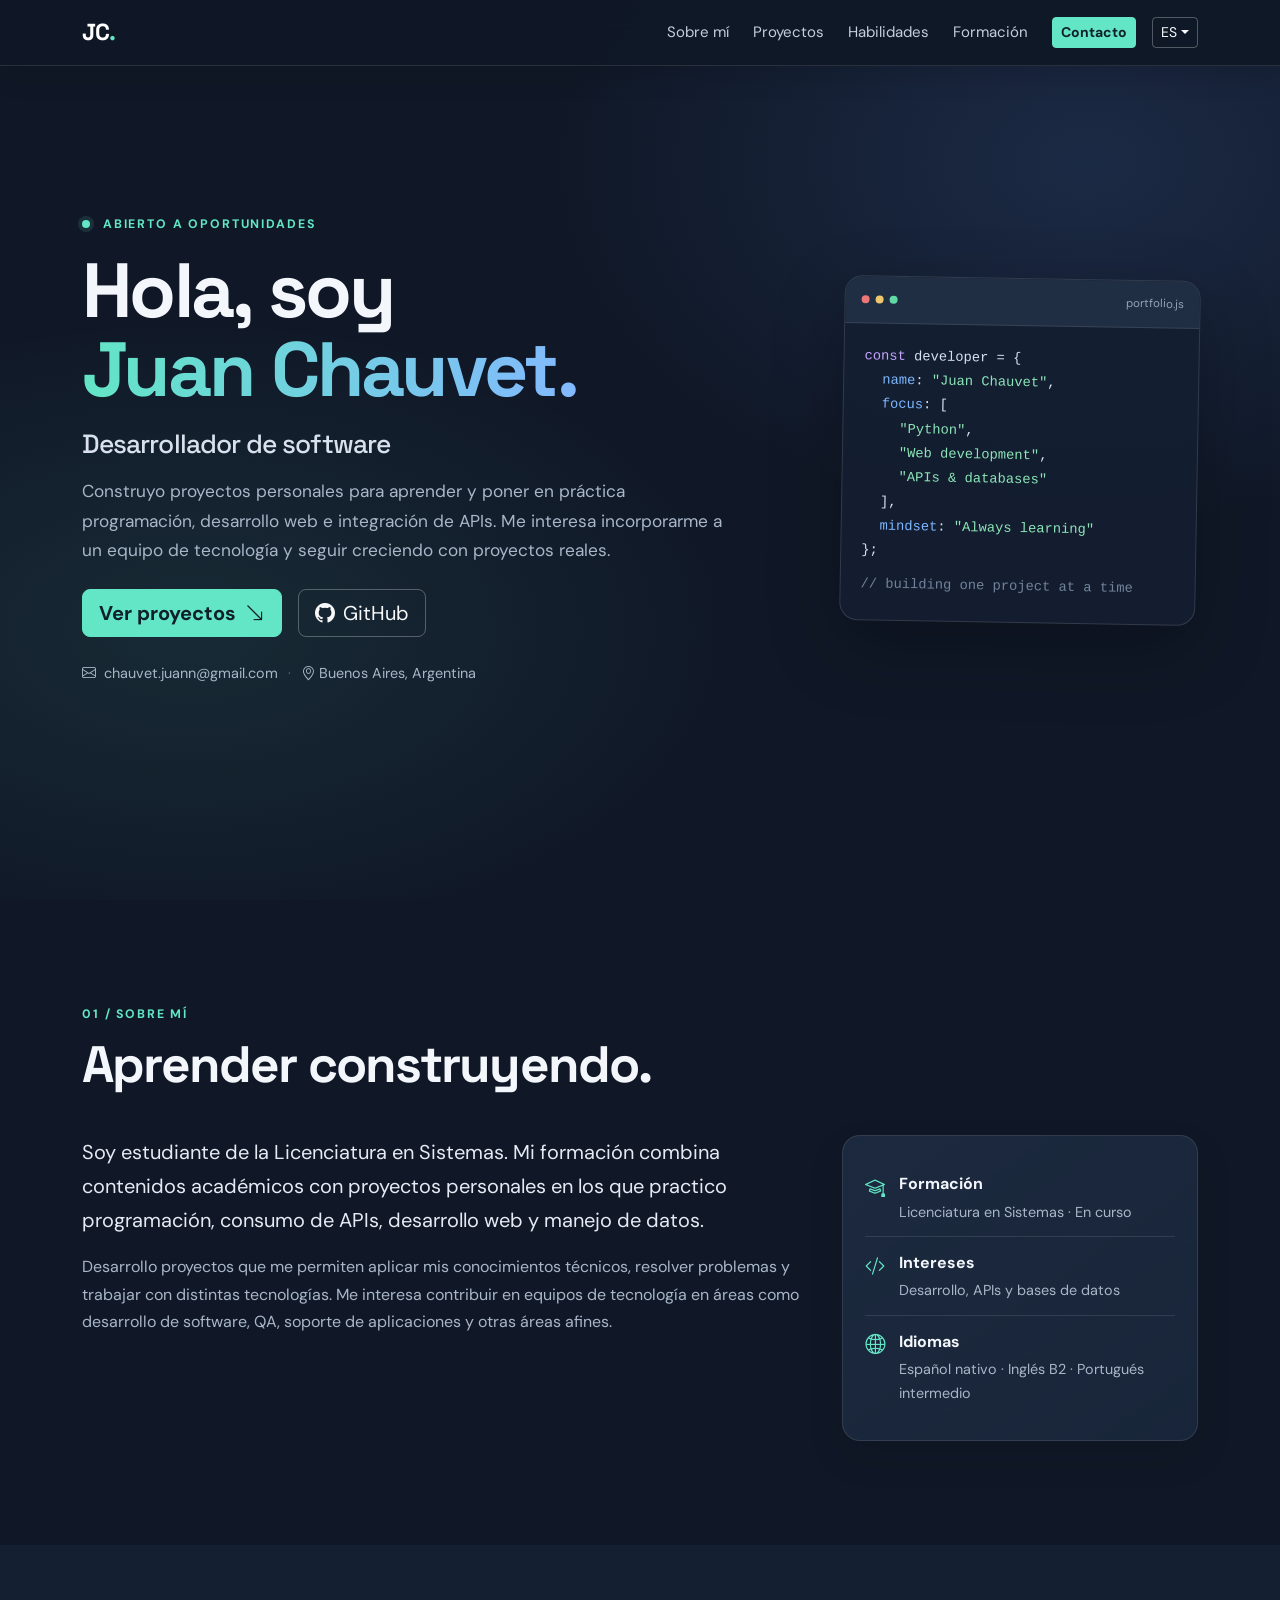
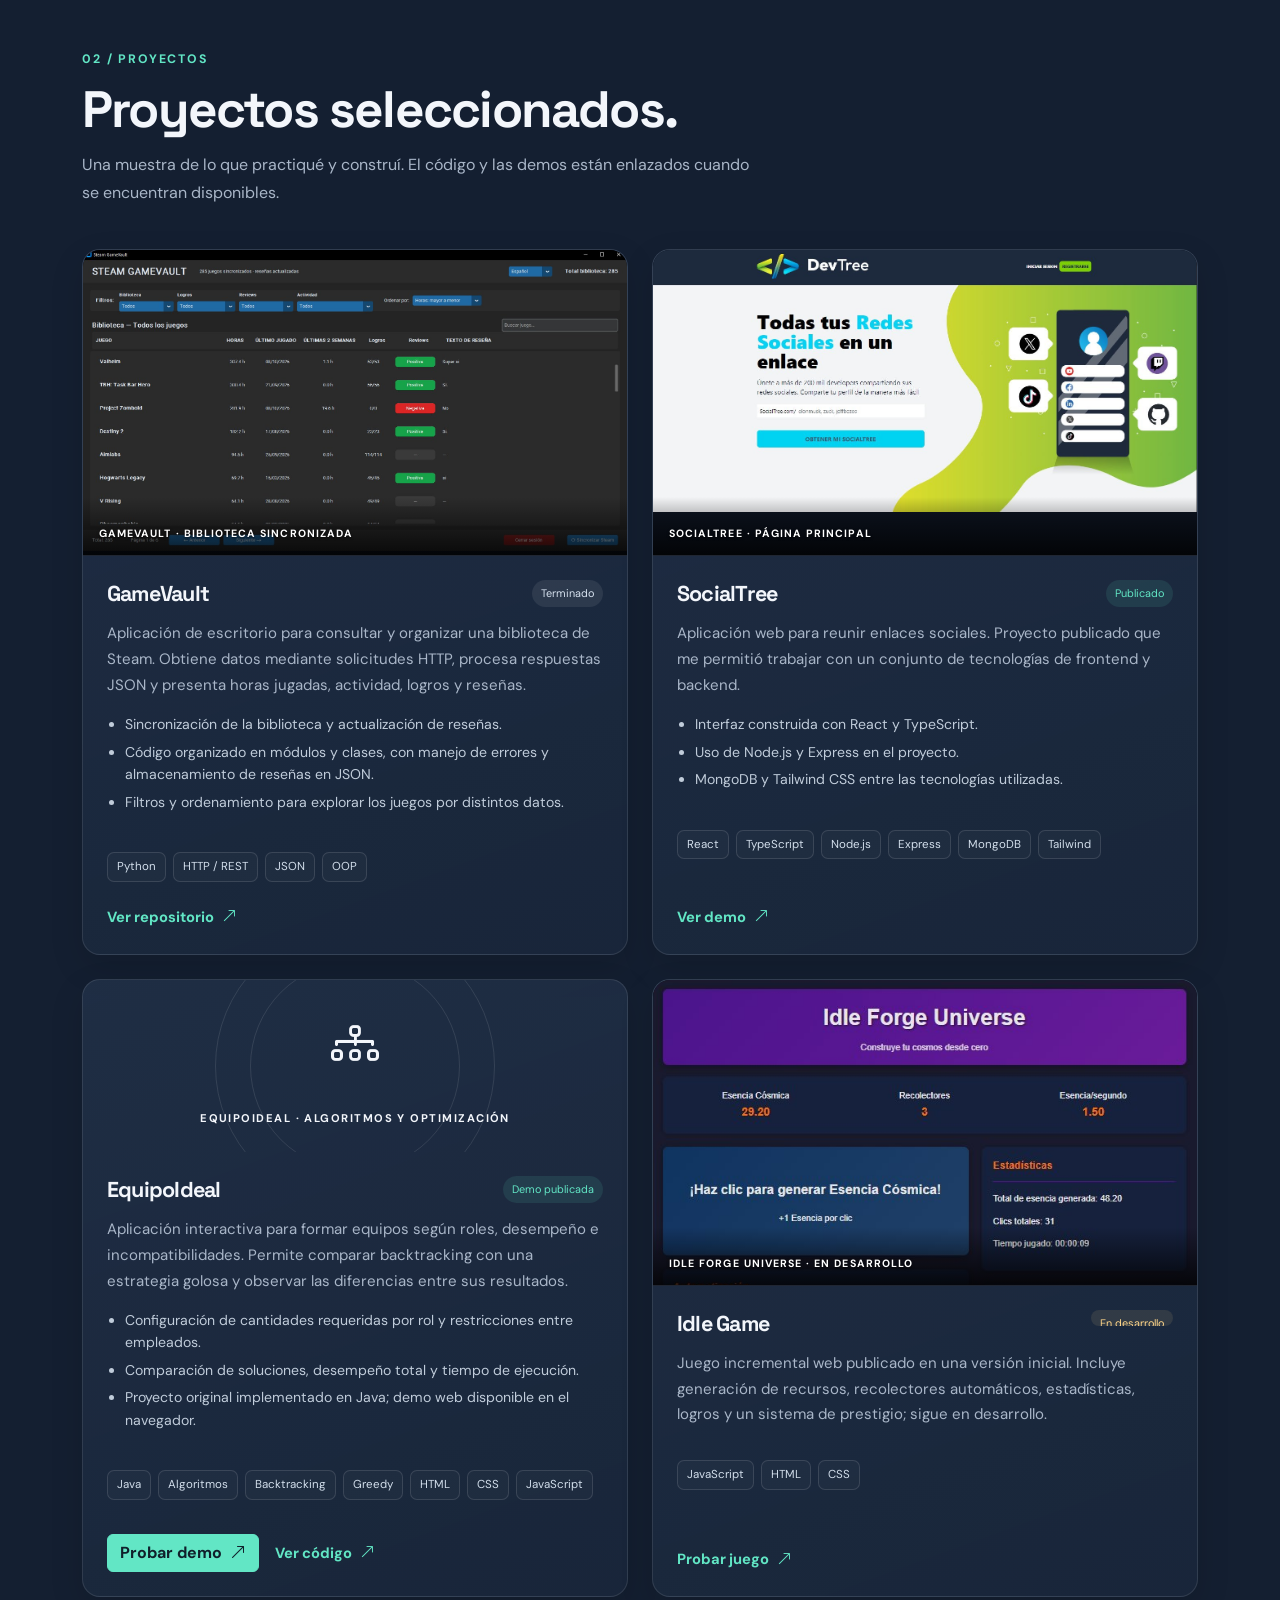
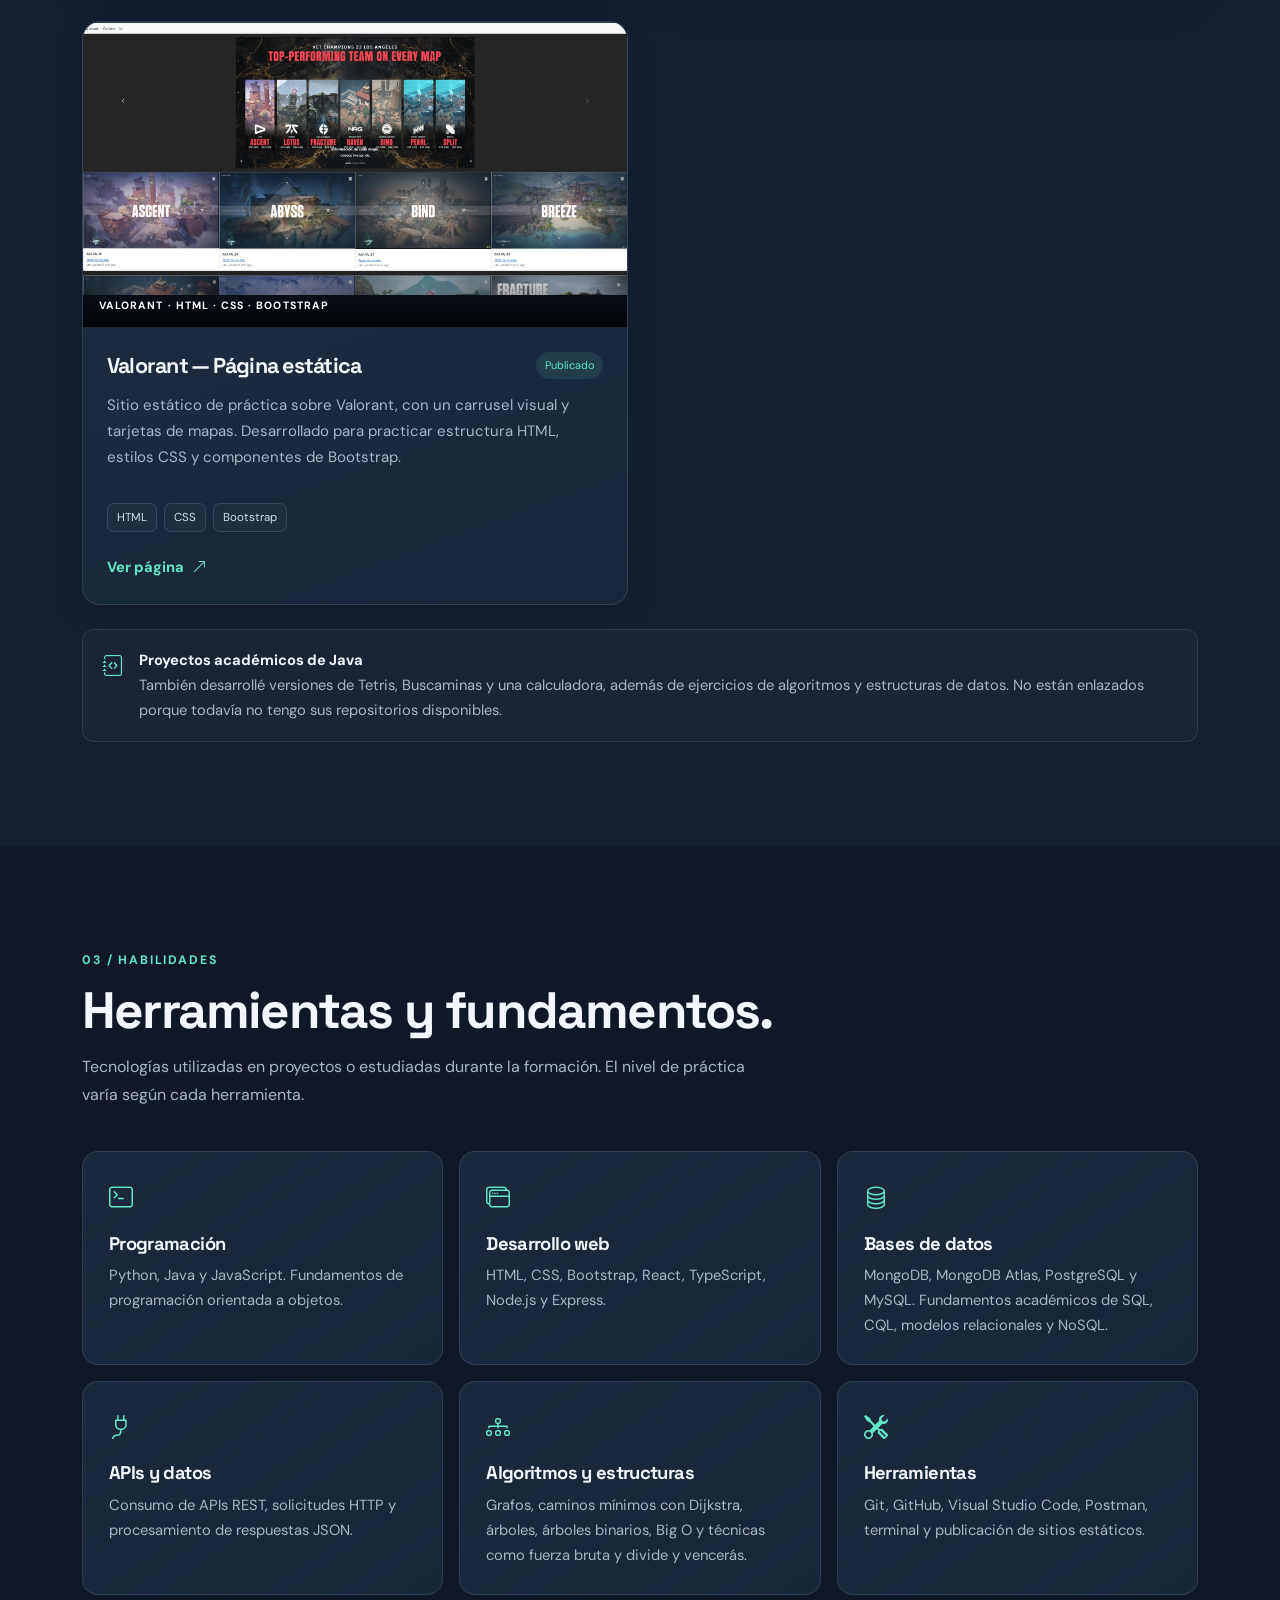
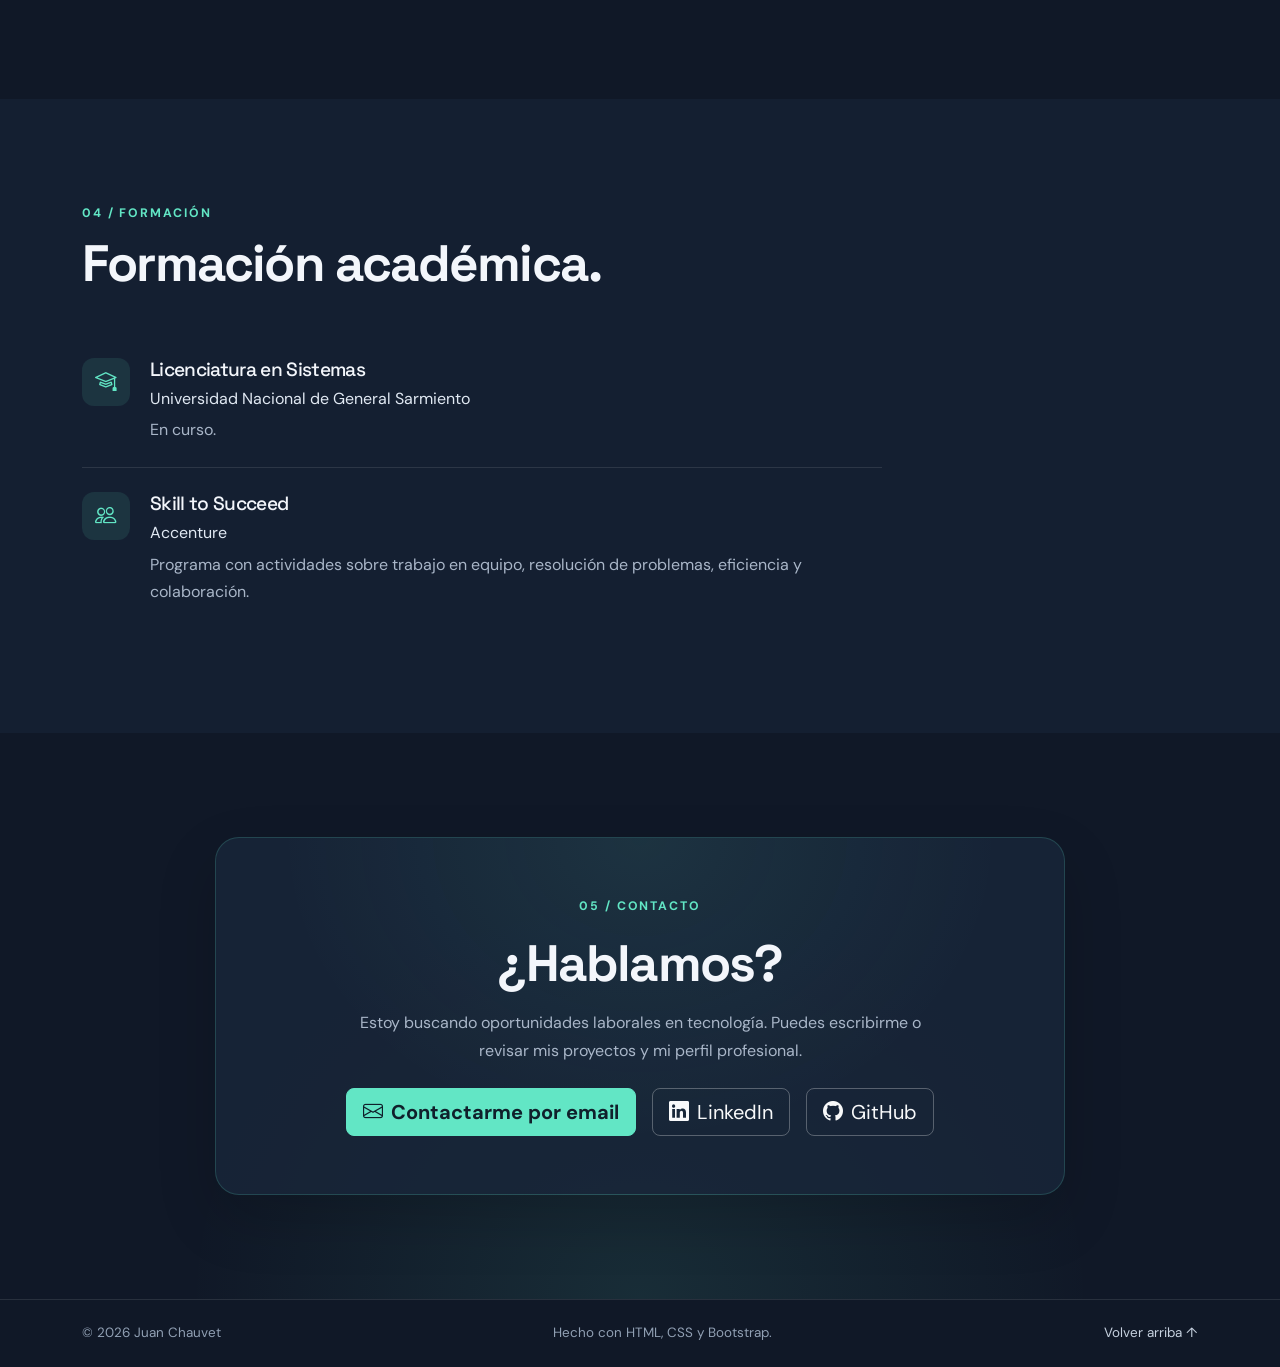
==== commit 686050f9: "actualizo traduccion + agrego proyecto equipo ideal" ====
--- a/index.html
+++ b/index.html
@@ -46,9 +46,12 @@
       <div class="container">
         <div class="row align-items-center min-vh-100 py-5">
           <div class="col-lg-8">
-            <p class="eyebrow"><span class="status-dot"></span> Abierto a oportunidades trainee y junior</p>
-            <h1>Hola, soy <span class="text-gradient">Juan Chauvet.</span></h1>
-            <h2 class="hero-subtitle">Estudiante de Sistemas · Desarrollador en formación</h2>
+            <p class="eyebrow"><span class="status-dot"></span> Abierto a oportunidades </p>
+            <h1>
+              Hola, soy <br>
+              <span class="text-gradient">Juan Chauvet.</span>
+            </h1>
+            <h2 class="hero-subtitle">Desarrollador de software</h2>
             <p class="hero-copy">
               Construyo proyectos personales para aprender y poner en práctica programación,
               desarrollo web e integración de APIs. Me interesa incorporarme a un equipo de tecnología
@@ -96,21 +99,22 @@
         <div class="row g-4">
           <div class="col-lg-8">
             <p class="lead-copy">
-              Soy estudiante de la Licenciatura en Sistemas en la Universidad Nacional de General Sarmiento.
+              Soy estudiante de la Licenciatura en Sistemas.
               Mi formación combina contenidos académicos con proyectos personales en los que practico
               programación, consumo de APIs, desarrollo web y manejo de datos.
             </p>
             <p class="body-copy">
-              Busco mi oportunidad profesional en tecnología, idealmente en desarrollo de software, soporte
-              de aplicaciones, QA u otras posiciones junior donde pueda aportar compromiso, capacidad de
-              aprendizaje y una base técnica en crecimiento.
+             Desarrollo proyectos que me permiten aplicar mis conocimientos técnicos, 
+             resolver problemas y trabajar con distintas tecnologías. 
+             Me interesa contribuir en equipos de tecnología en áreas como 
+             desarrollo de software, QA, soporte de aplicaciones y otras áreas afines.
             </p>
           </div>
           <div class="col-lg-4">
             <div class="info-panel">
               <div class="info-row"><i class="bi bi-mortarboard"></i><div><strong>Formación</strong><span>Licenciatura en Sistemas · En curso</span></div></div>
               <div class="info-row"><i class="bi bi-code-slash"></i><div><strong>Intereses</strong><span>Desarrollo, APIs y bases de datos</span></div></div>
-              <div class="info-row"><i class="bi bi-globe2"></i><div><strong>Idiomas</strong><span>Español nativo · Inglés B2 autoevaluado · Portugués intermedio</span></div></div>
+              <div class="info-row"><i class="bi bi-globe2"></i><div><strong>Idiomas</strong><span>Español nativo · Inglés B2 · Portugués intermedio</span></div></div>
             </div>
           </div>
         </div>
@@ -163,6 +167,30 @@
           </div>
           <div class="col-lg-6">
             <article class="project-card h-100">
+              <div class="project-visual d-flex flex-column align-items-center justify-content-center text-center p-4" aria-label="EquipoIdeal: simulador interactivo de algoritmos">
+                <i class="bi bi-diagram-3" style="font-size: 3rem;" aria-hidden="true"></i>
+                <span class="screenshot-caption mt-3">EQUIPOIDEAL · ALGORITMOS Y OPTIMIZACIÓN</span>
+              </div>
+              <div class="project-content">
+                <div class="d-flex justify-content-between align-items-start gap-2">
+                  <h3>EquipoIdeal</h3><span class="project-status live">Demo publicada</span>
+                </div>
+                <p>Aplicación interactiva para formar equipos según roles, desempeño e incompatibilidades. Permite comparar backtracking con una estrategia golosa y observar las diferencias entre sus resultados.</p>
+                <ul class="project-points">
+                  <li>Configuración de cantidades requeridas por rol y restricciones entre empleados.</li>
+                  <li>Comparación de soluciones, desempeño total y tiempo de ejecución.</li>
+                  <li>Proyecto original implementado en Java; demo web disponible en el navegador.</li>
+                </ul>
+                <div class="tech-list"><span>Java</span><span>Algoritmos</span><span>Backtracking</span><span>Greedy</span><span>HTML</span><span>CSS</span><span>JavaScript</span></div>
+                <div class="d-flex flex-wrap gap-3 mt-3">
+                  <a class="btn btn-accent" href="https://juano-c.github.io/Equipo-Ideal/" target="_blank" rel="noopener noreferrer">Probar demo <i class="bi bi-arrow-up-right ms-1"></i></a>
+                  <a class="project-link" href="https://github.com/Juano-C/EquipoIdeal" target="_blank" rel="noopener noreferrer">Ver código <i class="bi bi-arrow-up-right"></i></a>
+                </div>
+              </div>
+            </article>
+          </div>
+          <div class="col-lg-6">
+            <article class="project-card h-100">
               <div class="project-visual project-screenshot"><button class="screenshot-trigger" type="button" data-image="images/idle-forge-universe.jpg" data-alt="Idle Forge Universe, juego incremental con esencia cósmica, recolectores, estadísticas, logros y sistema de prestigio" aria-label="Ampliar captura del proyecto: IDLE FORGE UNIVERSE · EN DESARROLLO"><img src="images/idle-forge-universe.jpg" alt="Idle Forge Universe, juego incremental con esencia cósmica, recolectores, estadísticas, logros y sistema de prestigio" loading="lazy"><span class="zoom-hint"><i class="bi bi-zoom-in" aria-hidden="true"></i><span>Ampliar captura del proyecto</span></span></button><span class="screenshot-caption">IDLE FORGE UNIVERSE · EN DESARROLLO</span></div>
               <div class="project-content">
                 <div class="d-flex justify-content-between align-items-start gap-2">
@@ -243,7 +271,7 @@
         <div class="contact-box">
           <p class="eyebrow">05 / Contacto</p>
           <h2>¿Hablamos?</h2>
-          <p>Estoy buscando oportunidades trainee o junior en tecnología. Puedes escribirme o revisar mis proyectos y mi perfil profesional.</p>
+          <p>Estoy buscando oportunidades laborales en tecnología. Puedes escribirme o revisar mis proyectos y mi perfil profesional.</p>
           <div class="d-flex flex-wrap justify-content-center gap-3 mt-4">
             <a class="btn btn-accent btn-lg" href="mailto:chauvet.juann@gmail.com"><i class="bi bi-envelope me-2"></i>Contactarme por email</a>
             <a class="btn btn-outline-light btn-lg" href="https://www.linkedin.com/in/chauvet-juann" target="_blank" rel="noopener noreferrer"><i class="bi bi-linkedin me-2"></i>LinkedIn</a>
